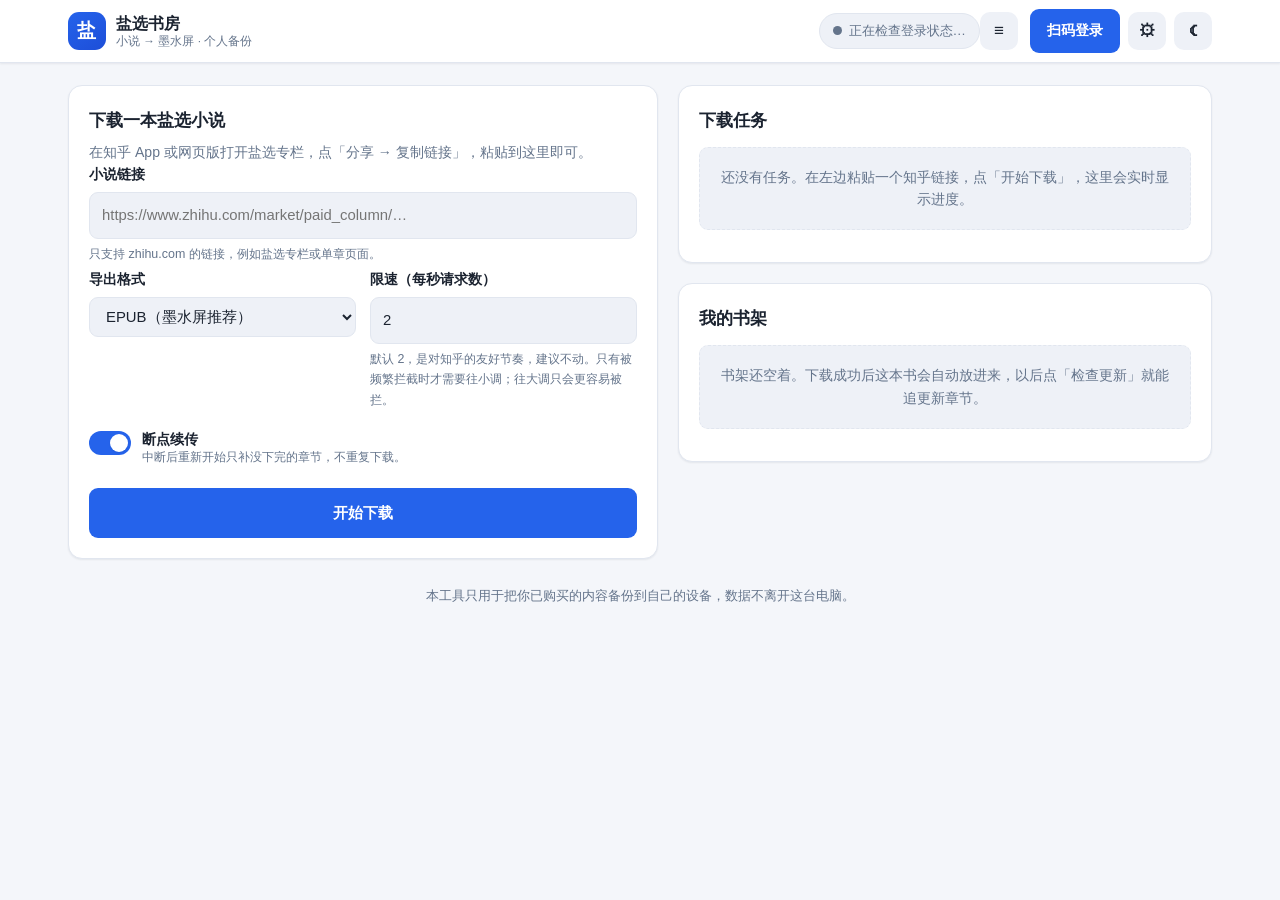
==== src/zhihu_downloader/app/static/index.html @ 0a1d070a "feat(app): 设置-关于补全项目介绍与仓库/博客/爱发电外链" ====
<!DOCTYPE html>
<html lang="zh-CN">
<head>
  <meta charset="utf-8" />
  <meta name="viewport" content="width=device-width, initial-scale=1" />
  <meta name="description" content="把知乎盐选小说下载成 txt / md / epub，方便导入墨水屏阅读器的个人备份工具。" />
  <title>盐选书房 · 把盐选小说备份到墨水屏</title>
  <link rel="stylesheet" href="style.css" />
</head>
<body>
  <a class="skip-link" href="#main">跳到主要内容</a>

  <!-- ============ 顶栏 ============ -->
  <header class="topbar">
    <div class="topbar-inner">
      <div class="brand">
        <span class="brand-logo" aria-hidden="true">盐</span>
        <span class="brand-text">
          <strong class="brand-name">盐选书房</strong>
          <span class="brand-sub">小说 → 墨水屏 · 个人备份</span>
        </span>
      </div>

      <div class="topbar-status">
        <button id="cookie-pill" class="status-pill status-unknown" type="button"
                aria-describedby="cookie-pill-help">
          <span class="pill-dot" aria-hidden="true"></span>
          <span id="cookie-pill-text">正在检查登录状态…</span>
        </button>
        <span id="cookie-pill-help" class="visually-hidden">点击这里查看登录详情或手动导入 Cookie。</span>
        <!-- 折叠按钮必须留在菜单外面，否则窄屏下会被一起藏掉，菜单就打不开了 -->
        <button id="nav-toggle" class="btn btn-icon nav-toggle" type="button"
                aria-label="展开或收起顶部按钮" aria-expanded="false" aria-controls="topbar-actions">≡</button>
      </div>

      <div class="topbar-actions" id="topbar-actions">
        <button id="qr-btn" class="btn btn-primary" type="button">扫码登录</button>
        <button id="settings-btn" class="btn btn-icon" type="button"
                aria-label="打开设置" aria-expanded="false" aria-controls="settings-drawer">⚙</button>
        <button id="theme-toggle" class="btn btn-icon" type="button"
                aria-label="切换深色或浅色主题" aria-pressed="false">☾</button>
      </div>
    </div>
  </header>

  <!-- ============ 主体 ============ -->
  <main id="main" class="container" tabindex="-1">
    <div class="grid">
      <!-- 左栏：下载 + 进度 -->
      <div class="col">
        <section class="card" aria-labelledby="download-title">
          <h2 id="download-title" class="card-title">下载一本盐选小说</h2>
          <p class="muted card-desc">
            在知乎 App 或网页版打开盐选专栏，点「分享 → 复制链接」，粘贴到这里即可。
          </p>

          <div id="login-hint" class="notice notice-warn" hidden>
            <span class="notice-icon" aria-hidden="true">!</span>
            <span>还没有登录。付费章节需要先登录知乎，点右上角<b>扫码登录</b>即可。</span>
          </div>

          <form id="download-form" novalidate>
            <label class="field-label" for="url-input">小说链接</label>
            <input id="url-input" name="url" type="url" inputmode="url" autocomplete="off" spellcheck="false"
                   placeholder="https://www.zhihu.com/market/paid_column/…"
                   aria-describedby="url-help" />
            <p id="url-help" class="field-help">只支持 zhihu.com 的链接，例如盐选专栏或单章页面。</p>
            <p id="url-error" class="field-error" role="alert" hidden></p>

            <div class="form-row">
              <div class="field">
                <label class="field-label" for="format-select">导出格式</label>
                <select id="format-select" name="format">
                  <option value="epub">EPUB（墨水屏推荐）</option>
                  <option value="md">Markdown（.md）</option>
                  <option value="txt">纯文本（.txt）</option>
                </select>
              </div>

              <div class="field">
                <label class="field-label" for="rate-input">限速（每秒请求数）</label>
                <input id="rate-input" name="rate_limit" type="number" min="0" max="20" step="0.5" value="2"
                       inputmode="decimal" aria-describedby="rate-help" />
                <p id="rate-help" class="field-help">默认 2，是对知乎的友好节奏，建议不动。只有被频繁拦截时才需要往小调；往大调只会更容易被拦。</p>
              </div>
            </div>

            <label class="switch" for="resume-input">
              <input id="resume-input" name="resume" type="checkbox" checked />
              <span class="switch-track" aria-hidden="true"><span class="switch-thumb"></span></span>
              <span class="switch-text">
                <b>断点续传</b>
                <small>中断后重新开始只补没下完的章节，不重复下载。</small>
              </span>
            </label>

            <button id="download-btn" class="btn btn-primary btn-block" type="submit">开始下载</button>
            <p id="download-msg" class="form-msg" role="status" aria-live="polite" hidden></p>
          </form>
        </section>

        <section id="progress-card" class="card progress-card" aria-labelledby="progress-title" hidden>
          <div class="card-head">
            <h2 id="progress-title" class="card-title">下载进度</h2>
            <span id="prog-task" class="mono muted small"></span>
          </div>

          <p id="prog-book" class="prog-book">准备中…</p>

          <div id="prog-bar" class="bar" role="progressbar" aria-valuemin="0" aria-valuemax="100" aria-valuenow="0"
               aria-labelledby="progress-title">
            <div id="prog-fill" class="bar-fill"></div>
          </div>

          <div class="prog-meta">
            <span id="prog-count" class="mono">0 / 0</span>
            <span id="prog-pct" class="mono prog-pct">0%</span>
            <span id="prog-conn" class="conn-badge"></span>
          </div>

          <p id="prog-chapter" class="prog-chapter" aria-live="polite">正在连接进度通道…</p>

          <!-- retry 事件的黄色行内提示：重试不算失败，成功后自动消失 -->
          <p id="prog-retry-hint" class="retry-hint" role="status" hidden></p>

          <ul id="prog-log" class="prog-log" aria-live="polite"></ul>

          <div id="prog-files" class="file-links"></div>

          <div class="prog-actions">
            <button id="prog-retry" class="btn btn-outline" type="button" hidden>重试下载</button>
            <button id="prog-close" class="btn btn-ghost" type="button">收起进度</button>
          </div>
        </section>
      </div>

      <!-- 右栏：任务 + 书架 -->
      <div class="col">
        <section class="card" aria-labelledby="tasks-title">
          <div class="card-head">
            <h2 id="tasks-title" class="card-title">下载任务</h2>
            <span id="tasks-count" class="muted small"></span>
          </div>
          <p id="tasks-empty" class="empty">还没有任务。在左边粘贴一个知乎链接，点「开始下载」，这里会实时显示进度。</p>
          <ul id="tasks-list" class="tasks"></ul>
        </section>

        <section class="card" aria-labelledby="shelf-title">
          <div class="card-head">
            <h2 id="shelf-title" class="card-title">我的书架</h2>
            <span id="shelf-count" class="muted small"></span>
          </div>
          <p id="shelf-empty" class="empty">书架还空着。下载成功后这本书会自动放进来，以后点「检查更新」就能追更新章节。</p>
          <ul id="shelf-list" class="shelf"></ul>
        </section>
      </div>
    </div>

    <footer class="foot">
      <p class="muted small">本工具只用于把你已购买的内容备份到自己的设备，数据不离开这台电脑。</p>
    </footer>
  </main>

  <!-- ============ 扫码登录模态 ============ -->
  <div id="qr-modal" class="overlay" hidden>
    <div class="overlay-backdrop" data-close-qr></div>
    <div class="modal" role="dialog" aria-modal="true" aria-labelledby="qr-title" aria-describedby="qr-desc">
      <button class="modal-close btn btn-icon" type="button" data-close-qr aria-label="关闭扫码登录">×</button>
      <h2 id="qr-title" class="modal-title">扫码登录知乎</h2>
      <p id="qr-desc" class="muted modal-desc">打开知乎 App → 点右上角「扫一扫」→ 扫描下面的二维码 → 在手机上确认。</p>
      <div id="qr-body" class="qr-body"></div>
      <div class="modal-actions">
        <button id="qr-retry" class="btn btn-outline" type="button" hidden>重新获取二维码</button>
        <button class="btn btn-ghost" type="button" data-close-qr>关闭</button>
      </div>
    </div>
  </div>

  <!-- ============ 设置抽屉 ============ -->
  <div id="settings-drawer" class="overlay" hidden>
    <div class="overlay-backdrop" data-close-settings></div>
    <aside class="drawer" role="dialog" aria-modal="true" aria-labelledby="settings-title">
      <div class="drawer-head">
        <h2 id="settings-title" class="modal-title">设置</h2>
        <button class="modal-close btn btn-icon" type="button" data-close-settings aria-label="关闭设置">×</button>
      </div>

      <div class="drawer-body">
        <section class="drawer-section">
          <h3 class="section-title">登录状态</h3>
          <ul id="cookie-detail" class="cookie-detail" aria-live="polite"></ul>
          <p class="field-help">签名 Cookie（d_c0）缺失时无法下载，请重新扫码或手动导入。</p>
        </section>

        <section class="drawer-section">
          <h3 class="section-title">手动导入 Cookie</h3>
          <p class="field-help">扫码不方便时，可以从浏览器复制 Cookie 粘贴到这里。支持三种格式：</p>
          <ul class="format-list">
            <li><b>原始串</b><code>k1=v1; k2=v2</code></li>
            <li><b>JSON 对象</b><code>{"z_c0": "…"}</code></li>
            <li><b>Netscape</b><code>cookies.txt（7 列）</code></li>
          </ul>
          <label class="field-label" for="cookie-input">Cookie 内容</label>
          <textarea id="cookie-input" rows="6" spellcheck="false" placeholder="粘贴 Cookie 内容…"></textarea>
          <button id="cookie-import-btn" class="btn btn-primary btn-block" type="button">导入并保存</button>
          <p id="cookie-msg" class="form-msg" role="status" aria-live="polite" hidden></p>
        </section>

        <section class="drawer-section">
          <h3 class="section-title">退出登录</h3>
          <p class="field-help">删除本机保存的 Cookie，已下载的文件不受影响。</p>
          <button id="logout-btn" class="btn btn-danger btn-block" type="button">退出登录</button>
          <div id="logout-confirm" class="confirm-box" hidden>
            <p>确定要退出登录吗？之后需要重新扫码才能下载付费章节。</p>
            <div class="confirm-actions">
              <button id="logout-yes" class="btn btn-danger" type="button">确定退出</button>
              <button id="logout-no" class="btn btn-ghost" type="button">取消</button>
            </div>
          </div>
        </section>

        <section class="drawer-section">
          <h3 class="section-title">关于</h3>
          <p class="about-line">版本：<span id="app-version" class="mono">读取中…</span></p>
          <p class="about-intro">
            盐选书房（yanxuan-reader）—— 把知乎网页中可阅读的文章与盐选章节备份成
            EPUB / TXT / Markdown，方便导入墨水屏阅读器。支持扫码登录、断点续传、
            字体反爬解码与书架追更，全部数据只保存在这台电脑上。
          </p>
          <ul class="about-links">
            <li>
              <a class="about-link" href="https://github.com/SiwuXue/yanxuan-reader"
                 target="_blank" rel="noopener noreferrer">
                <span class="about-link-label">项目仓库</span>
                <span class="about-link-note">源码、更新日志与问题反馈</span>
              </a>
            </li>
            <li>
              <a class="about-link" href="https://wuyiuou.top"
                 target="_blank" rel="noopener noreferrer">
                <span class="about-link-label">作者博客</span>
                <span class="about-link-note">开发笔记与工具分享</span>
              </a>
            </li>
            <li>
              <a class="about-link" href="https://afdian.com/a/siwuxie66"
                 target="_blank" rel="noopener noreferrer">
                <span class="about-link-label">爱发电赞助</span>
                <span class="about-link-note">支持这个工具继续更新</span>
              </a>
            </li>
          </ul>
          <p class="field-help">链接会在浏览器新标签页打开。下载的文件保存在这台电脑的 <code>~/.zhihu_downloader/output</code> 目录。</p>
        </section>
      </div>
    </aside>
  </div>

  <div id="toast-region" class="toasts" aria-live="polite"></div>

  <noscript>
    <p class="notice notice-warn">这个页面需要启用 JavaScript 才能使用，请在浏览器设置中允许脚本后刷新。</p>
  </noscript>

  <script src="app.js"></script>
</body>
</html>
---- src/zhihu_downloader/app/static/style.css ----
/* 盐选书房 v5 · 样式（原生 CSS 变量，亮/暗双主题，三断点响应式） */

/* ============ 1. 设计令牌 ============ */
:root {
  --bg: #f4f6fa;
  --bg-elevated: #ffffff;
  --bg-sunken: #eef1f7;
  --text: #1b2330;
  --text-muted: #64748b;
  --border: #e1e6ef;
  --primary: #2563eb;
  --primary-hover: #1d4ed8;
  --primary-fg: #ffffff;
  --primary-soft: #e8efff;
  --success: #15803d;
  --success-bg: #e7f7ec;
  --danger: #c92a2a;
  --danger-bg: #fdecec;
  --warning: #9a6700;
  --warning-bg: #fff5db;
  --shadow-sm: 0 1px 2px rgba(15, 23, 42, .07);
  --shadow-lg: 0 1px 2px rgba(15, 23, 42, .06), 0 12px 32px rgba(15, 23, 42, .10);
  --radius: 14px;
  --radius-sm: 9px;
  --bar-h: 12px;
  --topbar-h: 62px;
}

[data-theme="dark"] {
  --bg: #0e1524;
  --bg-elevated: #182133;
  --bg-sunken: #131b2b;
  --text: #e6ebf5;
  --text-muted: #93a1b8;
  --border: #2a3549;
  --primary: #5b93ff;
  --primary-hover: #7aa7ff;
  --primary-fg: #0b1220;
  --primary-soft: #1c2b47;
  --success: #4ade80;
  --success-bg: #10301f;
  --danger: #ff8f8f;
  --danger-bg: #3a1414;
  --warning: #fbbf24;
  --warning-bg: #3a2c07;
  --shadow-sm: 0 1px 2px rgba(0, 0, 0, .5);
  --shadow-lg: 0 1px 2px rgba(0, 0, 0, .45), 0 14px 34px rgba(0, 0, 0, .5);
}

/* JS 接管前的兜底：app.js 在 </body> 前才执行，首屏可能已经按浅色画过一次。
   这段让"未显式选择主题"时首帧就跟随系统深色，避免闪白。
   与上面的 [data-theme="dark"] 有意重复：CSS 无法跨 @media 共享声明块。 */
@media (prefers-color-scheme: dark) {
  :root:not([data-theme]) {
    --bg: #0e1524;
    --bg-elevated: #182133;
    --bg-sunken: #131b2b;
    --text: #e6ebf5;
    --text-muted: #93a1b8;
    --border: #2a3549;
    --primary: #5b93ff;
    --primary-hover: #7aa7ff;
    --primary-fg: #0b1220;
    --primary-soft: #1c2b47;
    --success: #4ade80;
    --success-bg: #10301f;
    --danger: #ff8f8f;
    --danger-bg: #3a1414;
    --warning: #fbbf24;
    --warning-bg: #3a2c07;
    --shadow-sm: 0 1px 2px rgba(0, 0, 0, .5);
    --shadow-lg: 0 1px 2px rgba(0, 0, 0, .45), 0 14px 34px rgba(0, 0, 0, .5);
  }
}

/* ============ 2. 基础 ============ */
*, *::before, *::after { box-sizing: border-box; }

html, body { margin: 0; padding: 0; }

html { -webkit-text-size-adjust: 100%; }

body {
  font-family: -apple-system, BlinkMacSystemFont, "Segoe UI", "Microsoft YaHei",
    "PingFang SC", "Hiragino Sans GB", "Noto Sans CJK SC", sans-serif;
  background: var(--bg);
  color: var(--text);
  line-height: 1.65;
  font-size: 15px;
  min-height: 100vh;
  transition: background-color .2s ease, color .2s ease;
}

body.overlay-open { overflow: hidden; }

h1, h2, h3, p, dl, dd, ul { margin: 0; }
ul { list-style: none; padding: 0; }

code, .mono { font-family: ui-monospace, Consolas, "Cascadia Mono", Menlo, monospace; }

code {
  background: var(--bg-sunken);
  border: 1px solid var(--border);
  border-radius: 5px;
  padding: 1px 5px;
  font-size: .86em;
}

a { color: var(--primary); }

.visually-hidden {
  position: absolute !important;
  width: 1px; height: 1px;
  margin: -1px; padding: 0;
  overflow: hidden;
  clip: rect(0 0 0 0);
  clip-path: inset(50%);
  white-space: nowrap;
  border: 0;
}

.skip-link {
  position: absolute;
  left: 12px; top: -60px;
  z-index: 60;
  background: var(--primary);
  color: var(--primary-fg);
  padding: 8px 14px;
  border-radius: 0 0 var(--radius-sm) var(--radius-sm);
  text-decoration: none;
  transition: top .15s ease;
}
.skip-link:focus { top: 0; }

.muted { color: var(--text-muted); }
.small { font-size: .82rem; }

/* app.js 用 el.hidden 控制显隐；.btn / .notice 这类自带 display 的规则会盖掉 UA 的
   [hidden]{display:none}，所以这里强制一条全局规则。 */
[hidden] { display: none !important; }

/* 键盘可达性：只在键盘导航时显示描边 */
:focus-visible {
  outline: 3px solid var(--primary);
  outline-offset: 2px;
  border-radius: 6px;
}
button:focus-visible, input:focus-visible, select:focus-visible,
textarea:focus-visible, a:focus-visible {
  outline: 3px solid var(--primary);
  outline-offset: 2px;
}

/* ============ 3. 顶栏 ============ */
.topbar {
  position: sticky;
  top: 0;
  z-index: 30;
  background: var(--bg-elevated);
  border-bottom: 1px solid var(--border);
  box-shadow: var(--shadow-sm);
}

.topbar-inner {
  max-width: 1180px;
  margin: 0 auto;
  min-height: var(--topbar-h);
  padding: 8px 18px;
  display: flex;
  align-items: center;
  gap: 12px;
}

.brand { display: flex; align-items: center; gap: 10px; min-width: 0; }

.brand-logo {
  display: grid;
  place-items: center;
  width: 38px; height: 38px;
  flex: 0 0 38px;
  border-radius: 11px;
  background: linear-gradient(145deg, var(--primary), var(--primary-hover));
  color: var(--primary-fg);
  font-weight: 700;
  font-size: 19px;
  letter-spacing: .5px;
}

.brand-text { display: flex; flex-direction: column; line-height: 1.25; min-width: 0; }
.brand-name { font-size: 1.02rem; font-weight: 700; }
.brand-sub { font-size: .74rem; color: var(--text-muted); white-space: nowrap; }

.topbar-status { margin-left: auto; display: flex; align-items: center; }
.topbar-actions { display: flex; align-items: center; gap: 8px; }

.status-pill {
  display: inline-flex;
  align-items: center;
  gap: 7px;
  padding: 6px 13px;
  border-radius: 999px;
  border: 1px solid var(--border);
  background: var(--bg-sunken);
  color: var(--text);
  font: inherit;
  font-size: .84rem;
  cursor: pointer;
  max-width: 240px;
}
.status-pill:hover { border-color: var(--primary); }
.pill-dot { width: 9px; height: 9px; flex: 0 0 9px; border-radius: 50%; background: currentColor; }
.status-on { background: var(--success-bg); color: var(--success); border-color: transparent; }
.status-off { background: var(--bg-sunken); color: var(--text-muted); }
.status-warn { background: var(--warning-bg); color: var(--warning); border-color: transparent; font-weight: 600; }
.status-unknown { background: var(--bg-sunken); color: var(--text-muted); }

.nav-toggle { display: none; }

/* ============ 4. 布局 ============ */
.container {
  max-width: 1180px;
  margin: 0 auto;
  padding: 22px 18px 40px;
}
#main:focus { outline: none; }   /* 跳过导航链接的目标，不需要常驻描边 */

.grid { display: grid; grid-template-columns: minmax(0, 1.05fr) minmax(0, .95fr); gap: 20px; }
.col { display: flex; flex-direction: column; gap: 20px; min-width: 0; }

.card {
  background: var(--bg-elevated);
  border: 1px solid var(--border);
  border-radius: var(--radius);
  padding: 20px;
  box-shadow: var(--shadow-sm);
}

.card-head { display: flex; align-items: baseline; justify-content: space-between; gap: 10px; }
.card-title { font-size: 1.08rem; font-weight: 700; }
.card-desc { margin-top: 6px; font-size: .88rem; }

.foot { margin-top: 26px; text-align: center; }

/* ============ 5. 表单 ============ */
.field-label {
  display: block;
  margin: 16px 0 6px;
  font-size: .86rem;
  font-weight: 600;
}
.field-label:first-child { margin-top: 0; }

input[type="url"], input[type="number"], select, textarea {
  width: 100%;
  padding: 10px 12px;
  font: inherit;
  font-size: .93rem;
  color: var(--text);
  background: var(--bg-sunken);
  border: 1px solid var(--border);
  border-radius: var(--radius-sm);
  transition: border-color .15s ease, background-color .15s ease;
}
input:hover, select:hover, textarea:hover { border-color: var(--text-muted); }
input:focus, select:focus, textarea:focus { border-color: var(--primary); outline-offset: -1px; }
textarea { resize: vertical; min-height: 96px; font-family: ui-monospace, Consolas, monospace; font-size: .84rem; }
[aria-invalid="true"] { border-color: var(--danger); background: var(--danger-bg); }

.form-row { display: flex; flex-wrap: wrap; gap: 14px; margin-top: 4px; }
.field { flex: 1 1 190px; min-width: 0; }

.field-help { margin-top: 5px; font-size: .78rem; color: var(--text-muted); }
.field-error { margin-top: 6px; font-size: .82rem; color: var(--danger); font-weight: 600; }

.form-msg { margin-top: 12px; padding: 9px 12px; border-radius: var(--radius-sm); font-size: .86rem; }
.form-msg-ok { background: var(--success-bg); color: var(--success); }
.form-msg-bad { background: var(--danger-bg); color: var(--danger); }
.form-msg-info { background: var(--primary-soft); color: var(--text); }

/* 续传开关 */
.switch {
  display: flex;
  align-items: flex-start;
  gap: 11px;
  margin: 18px 0 4px;
  cursor: pointer;
}
.switch input { position: absolute; opacity: 0; width: 1px; height: 1px; }
.switch-track {
  position: relative;
  flex: 0 0 42px;
  width: 42px; height: 24px;
  margin-top: 2px;
  border-radius: 999px;
  background: var(--border);
  transition: background-color .18s ease;
}
.switch-thumb {
  position: absolute;
  top: 3px; left: 3px;
  width: 18px; height: 18px;
  border-radius: 50%;
  background: var(--bg-elevated);
  box-shadow: var(--shadow-sm);
  transition: transform .18s ease;
}
.switch input:checked + .switch-track { background: var(--primary); }
.switch input:checked + .switch-track .switch-thumb { transform: translateX(18px); }
.switch input:focus-visible + .switch-track { outline: 3px solid var(--primary); outline-offset: 2px; }
.switch-text { display: flex; flex-direction: column; line-height: 1.4; }
.switch-text b { font-size: .9rem; font-weight: 600; }
.switch-text small { font-size: .78rem; color: var(--text-muted); }

/* ============ 6. 按钮 ============ */
.btn {
  display: inline-flex;
  align-items: center;
  justify-content: center;
  gap: 6px;
  padding: 9px 16px;
  font: inherit;
  font-size: .9rem;
  font-weight: 600;
  border-radius: var(--radius-sm);
  border: 1px solid transparent;
  background: var(--bg-sunken);
  color: var(--text);
  cursor: pointer;
  transition: background-color .15s ease, border-color .15s ease, transform .05s ease;
}
.btn:hover { border-color: var(--primary); }
.btn:active { transform: translateY(1px); }
.btn:disabled { opacity: .55; cursor: progress; transform: none; }

.btn-primary { background: var(--primary); color: var(--primary-fg); }
.btn-primary:hover { background: var(--primary-hover); border-color: transparent; }
.btn-outline { background: transparent; border-color: var(--border); }
.btn-ghost { background: transparent; color: var(--text-muted); font-weight: 500; }
.btn-ghost:hover { color: var(--text); }
.btn-danger { background: var(--danger-bg); color: var(--danger); border-color: transparent; }
.btn-danger:hover { border-color: var(--danger); }
.btn-block { width: 100%; margin-top: 18px; padding: 11px 16px; font-size: .96rem; }
.btn-sm { padding: 5px 11px; font-size: .8rem; font-weight: 500; }
.btn-icon { width: 38px; height: 38px; padding: 0; flex: 0 0 38px; font-size: 17px; border-radius: 10px; }

/* ============ 7. 提示条 ============ */
.notice {
  display: flex;
  align-items: flex-start;
  gap: 9px;
  margin-top: 14px;
  padding: 10px 13px;
  border-radius: var(--radius-sm);
  font-size: .86rem;
  border: 1px solid transparent;
}
.notice-warn { background: var(--warning-bg); color: var(--warning); border-color: rgba(154, 103, 0, .25); }
.notice-icon {
  flex: 0 0 18px;
  display: grid; place-items: center;
  width: 18px; height: 18px;
  margin-top: 2px;
  border-radius: 50%;
  background: currentColor;
  color: var(--bg-elevated);
  font-size: 12px; font-weight: 700;
}
.notice-warn .notice-icon { background: var(--warning); color: var(--warning-bg); }

/* ============ 8. 进度卡片 ============ */
.progress-card { border-color: var(--primary); }
.prog-book { margin: 14px 0 10px; font-weight: 600; font-size: .96rem; overflow-wrap: anywhere; }

.bar {
  position: relative;
  height: var(--bar-h);
  background: var(--bg-sunken);
  border: 1px solid var(--border);
  border-radius: 999px;
  overflow: hidden;
}
.bar-fill {
  height: 100%;
  width: 0;
  background: linear-gradient(90deg, var(--primary), var(--primary-hover));
  border-radius: 999px;
  transition: width .45s cubic-bezier(.22, .61, .36, 1);
}
.bar-done .bar-fill { background: var(--success); }
.bar-error .bar-fill { background: var(--danger); }
.bar-cancelled .bar-fill { background: var(--warning); }
.bar-mini { height: 6px; margin: 9px 0 6px; }
.bar-mini .bar-fill { transition: width .4s ease; }

.prog-meta {
  display: flex;
  align-items: center;
  gap: 10px;
  margin-top: 8px;
  font-size: .82rem;
  color: var(--text-muted);
}
.prog-pct { font-weight: 700; color: var(--text); }

.conn-badge {
  margin-left: auto;
  padding: 2px 9px;
  border-radius: 999px;
  font-size: .72rem;
  border: 1px solid var(--border);
  background: var(--bg-sunken);
  color: var(--text-muted);
  max-width: 55%;
  overflow: hidden;
  text-overflow: ellipsis;
  white-space: nowrap;
}
.conn-live { color: var(--success); border-color: transparent; background: var(--success-bg); }
.conn-poll { color: var(--warning); border-color: transparent; background: var(--warning-bg); }

.prog-chapter {
  margin-top: 12px;
  font-size: .9rem;
  overflow-wrap: anywhere;
}
.prog-chapter.is-ok { color: var(--success); font-weight: 600; }
.prog-chapter.is-bad { color: var(--danger); font-weight: 600; }
.prog-chapter.is-warn { color: var(--warning); }

/* retry 行内提示：黄色醒目，但语义不是失败（不用红色、不加错误左边框） */
.retry-hint {
  margin: 8px 0 0;
  padding: 8px 11px;
  border: 1px solid var(--warning);
  border-left-width: 4px;
  border-radius: var(--radius-sm);
  background: var(--warning-bg);
  color: var(--warning);
  font-size: .88rem;
  line-height: 1.5;
  overflow-wrap: anywhere;
}

.prog-log { margin-top: 10px; display: flex; flex-direction: column; gap: 5px; }
.prog-log:empty { display: none; }
.log {
  padding: 7px 10px;
  border-radius: 8px;
  font-size: .82rem;
  border-left: 3px solid var(--border);
  background: var(--bg-sunken);
  overflow-wrap: anywhere;
}
.log-info { border-left-color: var(--primary); }
.log-warn { background: var(--warning-bg); color: var(--warning); border-left-color: var(--warning); }
.log-bad { background: var(--danger-bg); color: var(--danger); border-left-color: var(--danger); }
.log-ok { background: var(--success-bg); color: var(--success); border-left-color: var(--success); }

.prog-actions { display: flex; gap: 10px; margin-top: 16px; }

/* 文件链接 */
.file-links { display: flex; flex-wrap: wrap; gap: 8px; margin-top: 14px; }
.file-links:empty { display: none; }
.file-title { width: 100%; font-size: .84rem; color: var(--text-muted); margin-bottom: 2px; }
.file-link {
  display: inline-flex;
  align-items: center;
  gap: 6px;
  padding: 7px 13px;
  border-radius: 999px;
  border: 1px solid var(--primary);
  background: var(--primary-soft);
  color: var(--text);
  font-size: .84rem;
  font-weight: 600;
  text-decoration: none;
  max-width: 100%;
  overflow: hidden;
  text-overflow: ellipsis;
  white-space: nowrap;
}
.file-link:hover { background: var(--primary); color: var(--primary-fg); }
.file-chip {
  display: inline-block;
  padding: 4px 10px;
  border-radius: 999px;
  background: var(--bg-sunken);
  border: 1px solid var(--border);
  color: var(--text-muted);
  font-size: .78rem;
  max-width: 100%;
  overflow: hidden;
  text-overflow: ellipsis;
  white-space: nowrap;
}

/* ============ 9. 任务列表 ============ */
.empty {
  margin-top: 12px;
  padding: 18px 14px;
  border: 1px dashed var(--border);
  border-radius: var(--radius-sm);
  background: var(--bg-sunken);
  color: var(--text-muted);
  font-size: .87rem;
  text-align: center;
}

.tasks, .shelf { margin-top: 12px; display: flex; flex-direction: column; gap: 12px; }

.task, .shelf-item {
  padding: 13px 14px;
  border: 1px solid var(--border);
  border-radius: var(--radius-sm);
  background: var(--bg-sunken);
}
.task.is-focused { border-color: var(--primary); box-shadow: 0 0 0 1px var(--primary) inset; }
/* 状态色条：一眼看出哪条在跑、哪条出错（class 由 app.js 按 status 拼接） */
.task-pending { border-left: 4px solid var(--text-muted); }
.task-running { border-left: 4px solid var(--primary); }
.task-done { border-left: 4px solid var(--success); }
.task-error { border-left: 4px solid var(--danger); background: var(--danger-bg); }
.task-cancelled { border-left: 4px solid var(--warning); }

.task-head { display: flex; align-items: flex-start; gap: 10px; }
.task-main {
  flex: 1 1 auto;
  min-width: 0;
  display: flex;
  flex-direction: column;
  gap: 2px;
  padding: 0;
  border: 0;
  background: none;
  color: inherit;
  font: inherit;
  text-align: left;
  cursor: pointer;
}
.task-main:hover .task-title { color: var(--primary); }
.task-title { font-weight: 600; font-size: .92rem; overflow: hidden; text-overflow: ellipsis; white-space: nowrap; }
.task-sub { font-size: .78rem; color: var(--text-muted); overflow: hidden; text-overflow: ellipsis; white-space: nowrap; }
.task-foot { display: flex; flex-wrap: wrap; align-items: center; gap: 8px; }
.task-error { font-size: .78rem; color: var(--danger); overflow-wrap: anywhere; }
.task-retry { font-size: .78rem; color: var(--warning); overflow-wrap: anywhere; }
.task-actions { display: flex; gap: 8px; margin-top: 10px; }

.badge {
  flex: 0 0 auto;
  padding: 3px 10px;
  border-radius: 999px;
  font-size: .74rem;
  font-weight: 700;
  border: 1px solid var(--border);
  background: var(--bg-elevated);
  color: var(--text-muted);
  white-space: nowrap;
}
.badge-pending { color: var(--text-muted); }
.badge-running { color: var(--primary); background: var(--primary-soft); border-color: transparent; }
.badge-done { color: var(--success); background: var(--success-bg); border-color: transparent; }
.badge-error { color: var(--danger); background: var(--danger-bg); border-color: transparent; }
.badge-cancelled { color: var(--warning); background: var(--warning-bg); border-color: transparent; }
.badge-fmt { font-weight: 600; text-transform: uppercase; }

/* ============ 10. 书架 ============ */
.shelf-head { display: flex; align-items: center; gap: 9px; }
.shelf-title { font-weight: 600; font-size: .95rem; overflow: hidden; text-overflow: ellipsis; white-space: nowrap; }
.shelf-meta { display: flex; flex-wrap: wrap; gap: 18px; margin-top: 8px; }
.shelf-meta dt { font-size: .74rem; color: var(--text-muted); }
.shelf-meta dd { font-size: .85rem; font-weight: 600; }

/* ============ 11. 模态 / 抽屉 ============ */
.overlay { position: fixed; inset: 0; z-index: 50; display: flex; }
.overlay[hidden] { display: none; }
.overlay-backdrop { position: absolute; inset: 0; background: rgba(9, 14, 24, .55); backdrop-filter: blur(2px); }

.modal {
  position: relative;
  align-self: center;
  justify-self: center;
  width: min(440px, calc(100vw - 32px));
  padding: 26px 24px 22px;
  background: var(--bg-elevated);
  border: 1px solid var(--border);
  border-radius: var(--radius);
  box-shadow: var(--shadow-lg);
  animation: pop .18s ease-out;
}
.modal-close { position: absolute; top: 12px; right: 12px; }
.modal-title { font-size: 1.1rem; font-weight: 700; }
.modal-desc { margin-top: 6px; font-size: .85rem; }
.modal-actions { display: flex; gap: 10px; justify-content: flex-end; margin-top: 18px; }

@keyframes pop { from { transform: translateY(8px) scale(.98); opacity: 0; } to { transform: none; opacity: 1; } }

/* 二维码 */
.qr-body { margin-top: 18px; min-height: 190px; display: grid; place-items: center; }
.qr-inner { display: flex; align-items: center; gap: 18px; }
.qr-frame {
  flex: 0 0 auto;
  width: 172px; height: 172px;
  display: grid; place-items: center;
  padding: 8px;
  border-radius: var(--radius-sm);
  border: 1px solid var(--border);
  background: #fff;
}
.qr-frame img { width: 100%; height: 100%; object-fit: contain; display: block; }
.qr-frame-state { background: var(--bg-sunken); }
.qr-mark { font-size: 44px; font-weight: 700; line-height: 1; }
.qr-mark.ok { color: var(--success); }
.qr-mark.bad { color: var(--danger); }
.qr-mark.warn { color: var(--warning); }
.qr-status { min-width: 0; }
.qr-state-text { font-weight: 700; font-size: .98rem; }
.qr-state-hint { margin-top: 4px; font-size: .82rem; color: var(--text-muted); overflow-wrap: anywhere; }

.spinner {
  width: 34px; height: 34px;
  border-radius: 50%;
  border: 3px solid var(--border);
  border-top-color: var(--primary);
  animation: spin .9s linear infinite;
}
@keyframes spin { to { transform: rotate(360deg); } }

/* 抽屉 */
.drawer {
  position: relative;
  margin-left: auto;
  width: min(430px, 100vw);
  height: 100%;
  display: flex;
  flex-direction: column;
  background: var(--bg-elevated);
  border-left: 1px solid var(--border);
  box-shadow: var(--shadow-lg);
  animation: slide .2s ease-out;
}
@keyframes slide { from { transform: translateX(24px); opacity: .6; } to { transform: none; opacity: 1; } }
.drawer-head {
  display: flex; align-items: center; justify-content: space-between;
  padding: 16px 18px;
  border-bottom: 1px solid var(--border);
}
.drawer-body { flex: 1 1 auto; overflow-y: auto; padding: 6px 18px 26px; }
.drawer-section { padding: 18px 0; border-bottom: 1px solid var(--border); }
.drawer-section:last-child { border-bottom: 0; }
.section-title { font-size: .92rem; font-weight: 700; margin-bottom: 10px; }

.cookie-detail { display: flex; flex-direction: column; gap: 7px; }
.cookie-row {
  display: flex; align-items: center; gap: 10px;
  padding: 8px 11px;
  border-radius: 8px;
  background: var(--bg-sunken);
  border: 1px solid var(--border);
  font-size: .84rem;
}
.cookie-name { flex: 1 1 auto; }
.cookie-need { font-size: .74rem; color: var(--text-muted); }
.cookie-flag { padding: 2px 9px; border-radius: 999px; font-size: .74rem; font-weight: 700; }
.cookie-flag.ok { background: var(--success-bg); color: var(--success); }
.cookie-flag.bad { background: var(--danger-bg); color: var(--danger); }

.format-list { margin: 8px 0 4px; display: flex; flex-direction: column; gap: 6px; font-size: .82rem; }
.format-list li { display: flex; gap: 9px; align-items: center; }
.format-list b { flex: 0 0 74px; font-weight: 600; }
.format-list code { overflow: hidden; text-overflow: ellipsis; white-space: nowrap; max-width: 210px; }

.about-line { font-size: .88rem; }

/* 关于区块：一句话介绍 + 外链列表（仓库 / 博客 / 爱发电） */
.about-intro { margin: 6px 0 10px; font-size: .82rem; color: var(--text-muted); line-height: 1.65; }
.about-links { margin: 0 0 10px; padding: 0; list-style: none; display: flex; flex-direction: column; gap: 6px; }
.about-link {
  display: flex; align-items: baseline; gap: 8px;
  padding: 8px 10px;
  background: var(--bg-sunken);
  border: 1px solid var(--border);
  border-radius: var(--radius-sm);
  color: var(--text);
  text-decoration: none;
  font-size: .82rem;
  transition: border-color .15s ease, background .15s ease;
}
.about-link:hover,
.about-link:focus-visible { border-color: var(--primary); background: var(--primary-soft); }
.about-link-label { font-weight: 600; flex: 0 0 auto; }
.about-link-note { color: var(--text-muted); flex: 1 1 auto; overflow: hidden; text-overflow: ellipsis; white-space: nowrap; }
.about-link::after { content: "↗"; color: var(--text-muted); font-size: .8em; flex: 0 0 auto; }

.confirm-box {
  margin-top: 12px;
  padding: 13px;
  border-radius: var(--radius-sm);
  background: var(--danger-bg);
  color: var(--danger);
  font-size: .85rem;
}
.confirm-actions { display: flex; gap: 9px; margin-top: 10px; }
.confirm-actions .btn { margin-top: 0; }

/* ============ 12. toast ============ */
.toasts {
  position: fixed;
  right: 16px; bottom: 16px;
  z-index: 70;
  display: flex;
  flex-direction: column;
  gap: 9px;
  max-width: min(340px, calc(100vw - 32px));
  pointer-events: none;
}
.toast {
  padding: 11px 15px;
  border-radius: var(--radius-sm);
  background: var(--bg-elevated);
  border: 1px solid var(--border);
  border-left: 4px solid var(--primary);
  box-shadow: var(--shadow-lg);
  font-size: .87rem;
  animation: toast-in .2s ease-out;
  overflow-wrap: anywhere;
}
.toast-ok { border-left-color: var(--success); }
.toast-bad { border-left-color: var(--danger); }
.toast-info { border-left-color: var(--primary); }
.toast-out { opacity: 0; transform: translateY(6px); transition: opacity .35s ease, transform .35s ease; }
@keyframes toast-in { from { opacity: 0; transform: translateY(8px); } to { opacity: 1; transform: none; } }

/* ============ 13. 断点 ============ */
/* 768–1024：单栏 */
@media (max-width: 1024px) {
  .grid { grid-template-columns: minmax(0, 1fr); }
  .col { gap: 18px; }
  .container { padding: 18px 16px 34px; }
}

/* <768：顶栏折叠 + 更紧凑 */
@media (max-width: 767px) {
  .topbar-inner { flex-wrap: wrap; padding: 8px 14px; row-gap: 6px; }
  .brand { flex: 1 1 auto; }
  .brand-sub { display: none; }
  .topbar-status { margin-left: auto; gap: 8px; }
  .nav-toggle { display: inline-flex; }
  .topbar-actions { display: none; width: 100%; order: 3; padding-top: 4px; }
  .topbar-actions > .btn { flex: 1 1 auto; }
  .topbar-actions > .btn-icon { flex: 0 0 38px; }
  body.nav-open .topbar-actions { display: flex; }
  .status-pill { max-width: 168px; font-size: .8rem; padding: 5px 10px; }

  .card { padding: 16px; border-radius: 12px; }
  .form-row { gap: 10px; }
  .field { flex: 1 1 100%; }
  .qr-inner { flex-direction: column; gap: 14px; }
  .qr-frame { width: 156px; height: 156px; }
  .qr-body { min-height: 0; }
  .prog-meta { flex-wrap: wrap; }
  .conn-badge { margin-left: 0; max-width: 100%; }
  .toasts { left: 16px; right: 16px; max-width: none; }
  .drawer { width: 100%; }
  .shelf-meta { gap: 14px; }
}

/* 超窄屏微调 */
@media (max-width: 380px) {
  .brand-name { font-size: .95rem; }
  .task-actions { flex-wrap: wrap; }
}

/* ============ 14. 动效降级 ============ */
@media (prefers-reduced-motion: reduce) {
  *, *::before, *::after {
    animation-duration: .001ms !important;
    animation-iteration-count: 1 !important;
    transition-duration: .001ms !important;
    scroll-behavior: auto !important;
  }
  .spinner { border-top-color: var(--primary); animation: none; }
  .btn:active { transform: none; }
}

/* ============ 15. 打印（备份清单用） ============ */
@media print {
  .topbar, .toasts, .overlay, .prog-actions, .task-actions { display: none !important; }
  .card { box-shadow: none; }
}
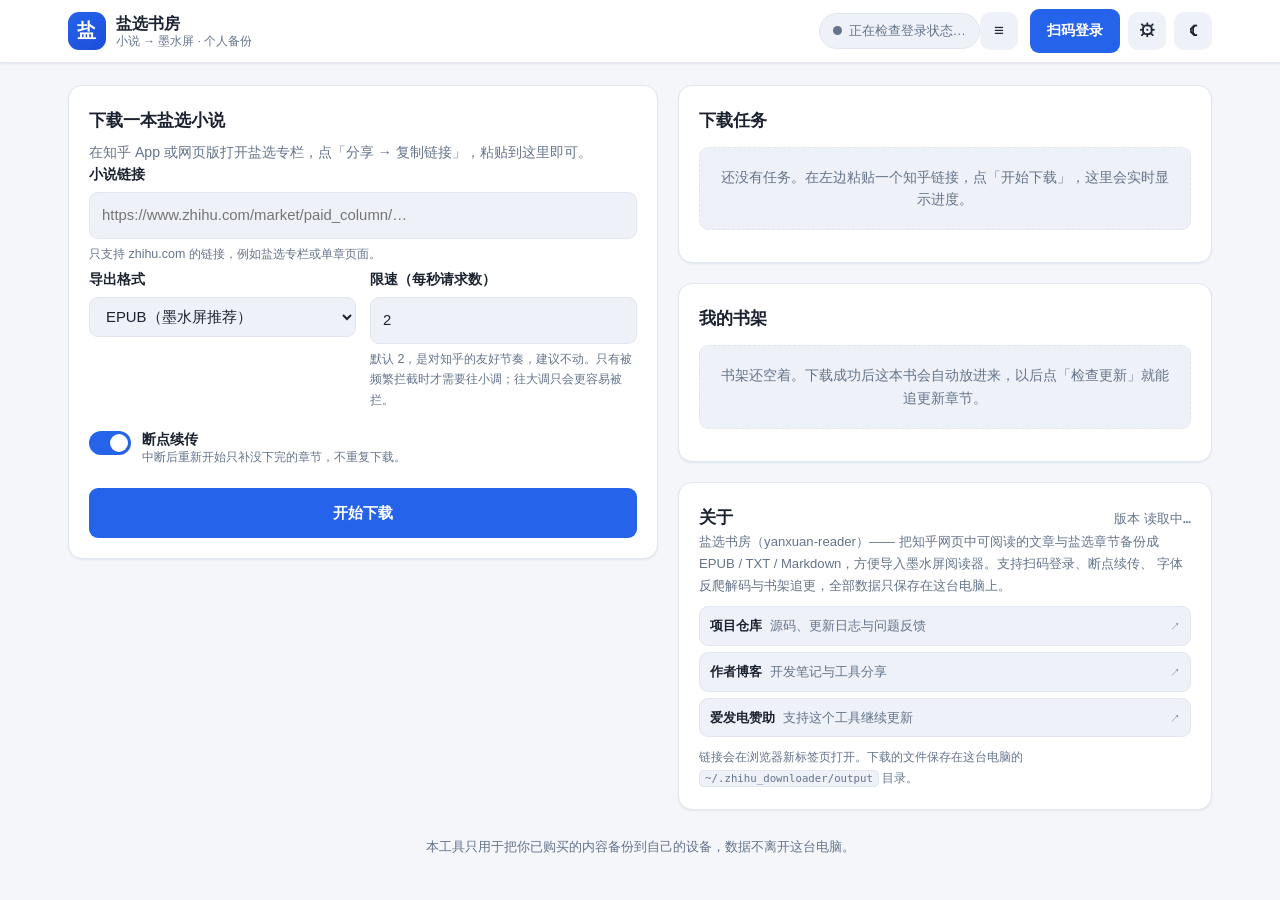
==== commit 7b08a89c: "feat(app): 关于卡片移到主页面右栏，不再藏在设置抽屉" ====
--- a/src/zhihu_downloader/app/static/index.html
+++ b/src/zhihu_downloader/app/static/index.html
@@ -153,75 +153,13 @@
           <p id="shelf-empty" class="empty">书架还空着。下载成功后这本书会自动放进来，以后点「检查更新」就能追更新章节。</p>
           <ul id="shelf-list" class="shelf"></ul>
         </section>
-      </div>
-    </div>
-
-    <footer class="foot">
-      <p class="muted small">本工具只用于把你已购买的内容备份到自己的设备，数据不离开这台电脑。</p>
-    </footer>
-  </main>
-
-  <!-- ============ 扫码登录模态 ============ -->
-  <div id="qr-modal" class="overlay" hidden>
-    <div class="overlay-backdrop" data-close-qr></div>
-    <div class="modal" role="dialog" aria-modal="true" aria-labelledby="qr-title" aria-describedby="qr-desc">
-      <button class="modal-close btn btn-icon" type="button" data-close-qr aria-label="关闭扫码登录">×</button>
-      <h2 id="qr-title" class="modal-title">扫码登录知乎</h2>
-      <p id="qr-desc" class="muted modal-desc">打开知乎 App → 点右上角「扫一扫」→ 扫描下面的二维码 → 在手机上确认。</p>
-      <div id="qr-body" class="qr-body"></div>
-      <div class="modal-actions">
-        <button id="qr-retry" class="btn btn-outline" type="button" hidden>重新获取二维码</button>
-        <button class="btn btn-ghost" type="button" data-close-qr>关闭</button>
-      </div>
-    </div>
-  </div>
-
-  <!-- ============ 设置抽屉 ============ -->
-  <div id="settings-drawer" class="overlay" hidden>
-    <div class="overlay-backdrop" data-close-settings></div>
-    <aside class="drawer" role="dialog" aria-modal="true" aria-labelledby="settings-title">
-      <div class="drawer-head">
-        <h2 id="settings-title" class="modal-title">设置</h2>
-        <button class="modal-close btn btn-icon" type="button" data-close-settings aria-label="关闭设置">×</button>
-      </div>
-
-      <div class="drawer-body">
-        <section class="drawer-section">
-          <h3 class="section-title">登录状态</h3>
-          <ul id="cookie-detail" class="cookie-detail" aria-live="polite"></ul>
-          <p class="field-help">签名 Cookie（d_c0）缺失时无法下载，请重新扫码或手动导入。</p>
-        </section>
-
-        <section class="drawer-section">
-          <h3 class="section-title">手动导入 Cookie</h3>
-          <p class="field-help">扫码不方便时，可以从浏览器复制 Cookie 粘贴到这里。支持三种格式：</p>
-          <ul class="format-list">
-            <li><b>原始串</b><code>k1=v1; k2=v2</code></li>
-            <li><b>JSON 对象</b><code>{"z_c0": "…"}</code></li>
-            <li><b>Netscape</b><code>cookies.txt（7 列）</code></li>
-          </ul>
-          <label class="field-label" for="cookie-input">Cookie 内容</label>
-          <textarea id="cookie-input" rows="6" spellcheck="false" placeholder="粘贴 Cookie 内容…"></textarea>
-          <button id="cookie-import-btn" class="btn btn-primary btn-block" type="button">导入并保存</button>
-          <p id="cookie-msg" class="form-msg" role="status" aria-live="polite" hidden></p>
-        </section>
-
-        <section class="drawer-section">
-          <h3 class="section-title">退出登录</h3>
-          <p class="field-help">删除本机保存的 Cookie，已下载的文件不受影响。</p>
-          <button id="logout-btn" class="btn btn-danger btn-block" type="button">退出登录</button>
-          <div id="logout-confirm" class="confirm-box" hidden>
-            <p>确定要退出登录吗？之后需要重新扫码才能下载付费章节。</p>
-            <div class="confirm-actions">
-              <button id="logout-yes" class="btn btn-danger" type="button">确定退出</button>
-              <button id="logout-no" class="btn btn-ghost" type="button">取消</button>
-            </div>
-          </div>
-        </section>
-
-        <section class="drawer-section">
-          <h3 class="section-title">关于</h3>
-          <p class="about-line">版本：<span id="app-version" class="mono">读取中…</span></p>
+
+        <!-- 关于：放主页面右栏，比藏在设置抽屉里更醒目 -->
+        <section class="card about-card" aria-labelledby="about-title">
+          <div class="card-head">
+            <h2 id="about-title" class="card-title">关于</h2>
+            <span class="muted small">版本 <span id="app-version" class="mono">读取中…</span></span>
+          </div>
           <p class="about-intro">
             盐选书房（yanxuan-reader）—— 把知乎网页中可阅读的文章与盐选章节备份成
             EPUB / TXT / Markdown，方便导入墨水屏阅读器。支持扫码登录、断点续传、
@@ -250,7 +188,72 @@
               </a>
             </li>
           </ul>
-          <p class="field-help">链接会在浏览器新标签页打开。下载的文件保存在这台电脑的 <code>~/.zhihu_downloader/output</code> 目录。</p>
+          <p class="field-help about-foot-note">链接会在浏览器新标签页打开。下载的文件保存在这台电脑的 <code>~/.zhihu_downloader/output</code> 目录。</p>
+        </section>
+      </div>
+    </div>
+
+    <footer class="foot">
+      <p class="muted small">本工具只用于把你已购买的内容备份到自己的设备，数据不离开这台电脑。</p>
+    </footer>
+  </main>
+
+  <!-- ============ 扫码登录模态 ============ -->
+  <div id="qr-modal" class="overlay" hidden>
+    <div class="overlay-backdrop" data-close-qr></div>
+    <div class="modal" role="dialog" aria-modal="true" aria-labelledby="qr-title" aria-describedby="qr-desc">
+      <button class="modal-close btn btn-icon" type="button" data-close-qr aria-label="关闭扫码登录">×</button>
+      <h2 id="qr-title" class="modal-title">扫码登录知乎</h2>
+      <p id="qr-desc" class="muted modal-desc">打开知乎 App → 点右上角「扫一扫」→ 扫描下面的二维码 → 在手机上确认。</p>
+      <div id="qr-body" class="qr-body"></div>
+      <div class="modal-actions">
+        <button id="qr-retry" class="btn btn-outline" type="button" hidden>重新获取二维码</button>
+        <button class="btn btn-ghost" type="button" data-close-qr>关闭</button>
+      </div>
+    </div>
+  </div>
+
+  <!-- ============ 设置抽屉 ============ -->
+  <div id="settings-drawer" class="overlay" hidden>
+    <div class="overlay-backdrop" data-close-settings></div>
+    <aside class="drawer" role="dialog" aria-modal="true" aria-labelledby="settings-title">
+      <div class="drawer-head">
+        <h2 id="settings-title" class="modal-title">设置</h2>
+        <button class="modal-close btn btn-icon" type="button" data-close-settings aria-label="关闭设置">×</button>
+      </div>
+
+      <div class="drawer-body">
+        <section class="drawer-section">
+          <h3 class="section-title">登录状态</h3>
+          <ul id="cookie-detail" class="cookie-detail" aria-live="polite"></ul>
+          <p class="field-help">签名 Cookie（d_c0）缺失时无法下载，请重新扫码或手动导入。</p>
+        </section>
+
+        <section class="drawer-section">
+          <h3 class="section-title">手动导入 Cookie</h3>
+          <p class="field-help">扫码不方便时，可以从浏览器复制 Cookie 粘贴到这里。支持三种格式：</p>
+          <ul class="format-list">
+            <li><b>原始串</b><code>k1=v1; k2=v2</code></li>
+            <li><b>JSON 对象</b><code>{"z_c0": "…"}</code></li>
+            <li><b>Netscape</b><code>cookies.txt（7 列）</code></li>
+          </ul>
+          <label class="field-label" for="cookie-input">Cookie 内容</label>
+          <textarea id="cookie-input" rows="6" spellcheck="false" placeholder="粘贴 Cookie 内容…"></textarea>
+          <button id="cookie-import-btn" class="btn btn-primary btn-block" type="button">导入并保存</button>
+          <p id="cookie-msg" class="form-msg" role="status" aria-live="polite" hidden></p>
+        </section>
+
+        <section class="drawer-section">
+          <h3 class="section-title">退出登录</h3>
+          <p class="field-help">删除本机保存的 Cookie，已下载的文件不受影响。</p>
+          <button id="logout-btn" class="btn btn-danger btn-block" type="button">退出登录</button>
+          <div id="logout-confirm" class="confirm-box" hidden>
+            <p>确定要退出登录吗？之后需要重新扫码才能下载付费章节。</p>
+            <div class="confirm-actions">
+              <button id="logout-yes" class="btn btn-danger" type="button">确定退出</button>
+              <button id="logout-no" class="btn btn-ghost" type="button">取消</button>
+            </div>
+          </div>
         </section>
       </div>
     </aside>
--- a/src/zhihu_downloader/app/static/style.css
+++ b/src/zhihu_downloader/app/static/style.css
@@ -669,10 +669,8 @@
 .format-list b { flex: 0 0 74px; font-weight: 600; }
 .format-list code { overflow: hidden; text-overflow: ellipsis; white-space: nowrap; max-width: 210px; }
 
-.about-line { font-size: .88rem; }
-
-/* 关于区块：一句话介绍 + 外链列表（仓库 / 博客 / 爱发电） */
-.about-intro { margin: 6px 0 10px; font-size: .82rem; color: var(--text-muted); line-height: 1.65; }
+/* 关于卡片（主页面右栏）：一句话介绍 + 外链列表（仓库 / 博客 / 爱发电） */
+.about-intro { margin: 0 0 10px; font-size: .82rem; color: var(--text-muted); line-height: 1.65; }
 .about-links { margin: 0 0 10px; padding: 0; list-style: none; display: flex; flex-direction: column; gap: 6px; }
 .about-link {
   display: flex; align-items: baseline; gap: 8px;
@@ -690,6 +688,7 @@
 .about-link-label { font-weight: 600; flex: 0 0 auto; }
 .about-link-note { color: var(--text-muted); flex: 1 1 auto; overflow: hidden; text-overflow: ellipsis; white-space: nowrap; }
 .about-link::after { content: "↗"; color: var(--text-muted); font-size: .8em; flex: 0 0 auto; }
+.about-foot-note { margin-top: 0; }
 
 .confirm-box {
   margin-top: 12px;
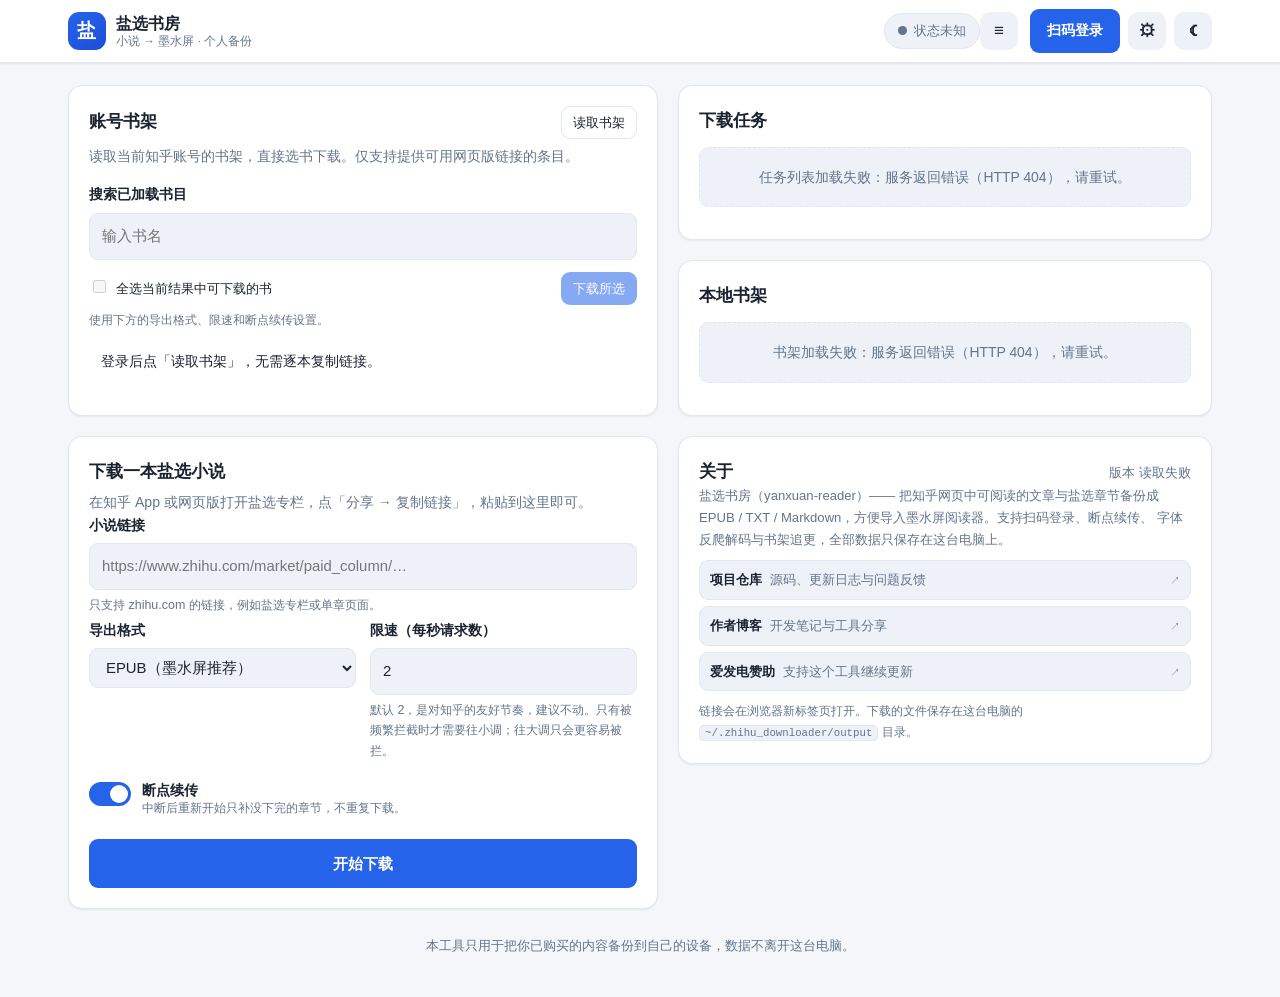
==== commit 3b3a6ea3: "feat(app): 新增账号书架选书与批量下载" ====
--- a/src/zhihu_downloader/app/static/index.html
+++ b/src/zhihu_downloader/app/static/index.html
@@ -48,6 +48,30 @@
     <div class="grid">
       <!-- 左栏：下载 + 进度 -->
       <div class="col">
+        <section class="card" aria-labelledby="account-title">
+          <div class="card-head">
+            <h2 id="account-title" class="card-title">账号书架</h2>
+            <button id="account-refresh" class="btn btn-outline btn-sm" type="button">读取书架</button>
+          </div>
+          <p class="muted card-desc">读取当前知乎账号的书架，直接选书下载。仅支持提供可用网页版链接的条目。</p>
+          <label class="field-label" for="account-search">搜索已加载书目</label>
+          <input id="account-search" type="search" placeholder="输入书名" autocomplete="off" />
+          <p id="account-count" class="field-help"></p>
+          <div class="account-toolbar">
+            <label><input id="account-select-all" type="checkbox" /> 全选当前结果中可下载的书</label>
+            <button id="account-download" class="btn btn-primary btn-sm" type="button" disabled>下载所选</button>
+          </div>
+          <p class="field-help">使用下方的导出格式、限速和断点续传设置。</p>
+          <p id="account-message" class="form-msg" role="status" aria-live="polite">登录后点「读取书架」，无需逐本复制链接。</p>
+          <ul id="account-list" class="shelf account-list" aria-label="账号书架条目"></ul>
+          <button id="account-more" class="btn btn-outline btn-block" type="button" hidden>加载更多</button>
+          <div id="account-queue-box" class="account-queue" hidden>
+            <h3 class="small">本次选书下载</h3>
+            <p class="field-help">关闭或刷新本页会停止提交等待中的书；已创建的下载任务会继续运行。</p>
+            <ul id="account-queue" aria-live="polite"></ul>
+          </div>
+        </section>
+
         <section class="card" aria-labelledby="download-title">
           <h2 id="download-title" class="card-title">下载一本盐选小说</h2>
           <p class="muted card-desc">
@@ -147,7 +171,7 @@
 
         <section class="card" aria-labelledby="shelf-title">
           <div class="card-head">
-            <h2 id="shelf-title" class="card-title">我的书架</h2>
+            <h2 id="shelf-title" class="card-title">本地书架</h2>
             <span id="shelf-count" class="muted small"></span>
           </div>
           <p id="shelf-empty" class="empty">书架还空着。下载成功后这本书会自动放进来，以后点「检查更新」就能追更新章节。</p>
@@ -265,6 +289,7 @@
     <p class="notice notice-warn">这个页面需要启用 JavaScript 才能使用，请在浏览器设置中允许脚本后刷新。</p>
   </noscript>
 
+  <script src="account-shelf.js"></script>
   <script src="app.js"></script>
 </body>
 </html>
--- a/src/zhihu_downloader/app/static/style.css
+++ b/src/zhihu_downloader/app/static/style.css
@@ -139,6 +139,16 @@
    [hidden]{display:none}，所以这里强制一条全局规则。 */
 [hidden] { display: none !important; }
 
+.account-toolbar { display: flex; flex-wrap: wrap; align-items: center; gap: 10px; margin-top: 12px; }
+.account-toolbar label { flex: 1; font-size: .82rem; }
+.account-toolbar input, .account-book-select { width: auto; margin-right: 6px; }
+.account-list { max-height: 520px; overflow-y: auto; overflow-wrap: anywhere; }
+.account-book-head { display: flex; align-items: flex-start; gap: 6px; }
+.account-book-head label { flex: 1; min-width: 0; }
+.account-book-reason { margin-top: 5px; color: var(--text-muted); font-size: .82rem; }
+.account-queue { border-top: 1px solid var(--border); padding-top: 12px; margin-top: 16px; }
+.account-queue li { margin-top: 8px; overflow-wrap: anywhere; font-size: .82rem; }
+
 /* 键盘可达性：只在键盘导航时显示描边 */
 :focus-visible {
   outline: 3px solid var(--primary);
@@ -250,7 +260,7 @@
 }
 .field-label:first-child { margin-top: 0; }
 
-input[type="url"], input[type="number"], select, textarea {
+input[type="url"], input[type="number"], input[type="search"], select, textarea {
   width: 100%;
   padding: 10px 12px;
   font: inherit;
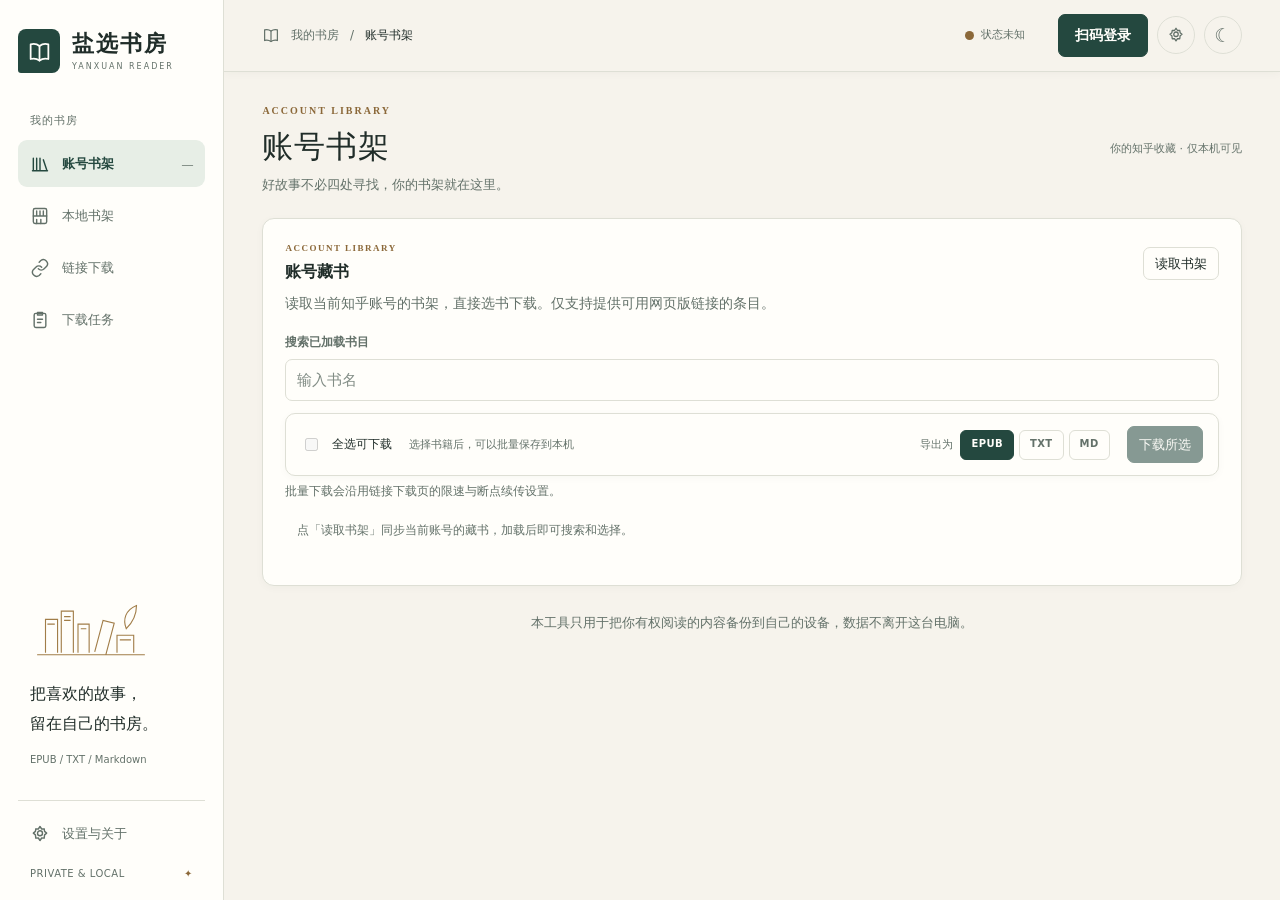
==== commit 9763c024: "feat(ui): 按书房原型重设计应用界面" ====
--- a/src/zhihu_downloader/app/static/index.html
+++ b/src/zhihu_downloader/app/static/index.html
@@ -10,59 +10,66 @@
 <body>
   <a class="skip-link" href="#main">跳到主要内容</a>
 
-  <!-- ============ 顶栏 ============ -->
+  <!-- 桌面侧栏与顶部工具栏 -->
+  <aside class="sidebar" aria-label="主导航">
+    <a class="brand" href="#account" data-page-nav="account" aria-label="盐选书房首页">
+      <span class="brand-logo" aria-hidden="true"><svg viewBox="0 0 24 24"><path d="M3.5 5.2c3.2-.9 6-.4 8.5 1.5 2.5-1.9 5.3-2.4 8.5-1.5v14c-3.2-.9-6-.4-8.5 1.5-2.5-1.9-5.3-2.4-8.5-1.5z"/><path d="M12 6.7v14"/></svg></span>
+      <span class="brand-text"><strong class="brand-name">盐选书房</strong><span class="brand-sub">YANXUAN READER</span></span>
+    </a>
+    <p class="sidebar-caption">我的书房</p>
+    <nav class="side-nav" aria-label="书房页面">
+      <a href="#account" data-page-nav="account" aria-current="page"><svg viewBox="0 0 24 24"><path d="M4 5v14m4-14v14m4-14v14m4-12 4 12M3 20h18"/></svg><span>账号书架</span><span id="nav-account-count" class="nav-count">—</span></a>
+      <a href="#local" data-page-nav="local"><svg viewBox="0 0 24 24"><rect x="4" y="3" width="16" height="18" rx="2"/><path d="M4 12h16M8 6v6m4-6v6m4-6v6m-8 4v5m5-5v5"/></svg><span>本地书架</span><span id="nav-local-count" class="nav-count"></span></a>
+      <a href="#download" data-page-nav="download"><svg viewBox="0 0 24 24"><path d="M10 13a5 5 0 0 0 7 0l3-3a5 5 0 0 0-7-7l-2 2M14 11a5 5 0 0 0-7 0l-3 3a5 5 0 0 0 7 7l2-2"/></svg><span>链接下载</span></a>
+      <a href="#tasks" data-page-nav="tasks"><svg viewBox="0 0 24 24"><rect x="5" y="4" width="14" height="17" rx="2"/><path d="M9 3h6v3H9zm0 8h6m-6 4h4"/></svg><span>下载任务</span><span id="nav-tasks-count" class="nav-count"></span></a>
+    </nav>
+    <div class="sidebar-note"><svg viewBox="0 0 130 70" aria-hidden="true"><path d="M7 60h116M16 58V22h13v36m4 0V13h13v45m5 0V27h12v31m6-1 9-34 12 3-9 34M93 58V39h18v19"/><path d="M18 27h8M36 19h7M36 23h7M54 32h6M96 44h12M103 32c-4-10-1-20 11-25 0 11-4 18-11 25z"/></svg><p>把喜欢的故事，<br>留在自己的书房。</p><small>EPUB / TXT / Markdown</small></div>
+    <a class="settings-link" href="#settings" data-page-nav="settings"><svg viewBox="0 0 24 24"><path d="M12 3l2 3 3-.2.5 3.1L20 11l-2.5 2.1L17 17l-3-.2-2 3-2-3-3 .2-.5-3.9L4 11l2.5-2.1L7 5.8l3 .2z"/><circle cx="12" cy="11" r="3"/></svg><span>设置与关于</span></a>
+    <div class="sidebar-foot"><span>PRIVATE &amp; LOCAL</span><span aria-hidden="true">✦</span></div>
+  </aside>
+
   <header class="topbar">
     <div class="topbar-inner">
-      <div class="brand">
-        <span class="brand-logo" aria-hidden="true">盐</span>
-        <span class="brand-text">
-          <strong class="brand-name">盐选书房</strong>
-          <span class="brand-sub">小说 → 墨水屏 · 个人备份</span>
-        </span>
-      </div>
-
+      <a class="mobile-brand" href="#account" data-page-nav="account"><span class="brand-logo" aria-hidden="true"><svg viewBox="0 0 24 24"><path d="M3.5 5.2c3.2-.9 6-.4 8.5 1.5 2.5-1.9 5.3-2.4 8.5-1.5v14c-3.2-.9-6-.4-8.5 1.5-2.5-1.9-5.3-2.4-8.5-1.5z"/><path d="M12 6.7v14"/></svg></span>盐选书房</a>
+      <div class="breadcrumb"><svg viewBox="0 0 24 24"><path d="M3.5 5.2c3.2-.9 6-.4 8.5 1.5 2.5-1.9 5.3-2.4 8.5-1.5v14c-3.2-.9-6-.4-8.5 1.5-2.5-1.9-5.3-2.4-8.5-1.5z"/><path d="M12 6.7v14"/></svg><span>我的书房</span><span aria-hidden="true">/</span><b id="page-label">账号书架</b></div>
       <div class="topbar-status">
-        <button id="cookie-pill" class="status-pill status-unknown" type="button"
-                aria-describedby="cookie-pill-help">
-          <span class="pill-dot" aria-hidden="true"></span>
-          <span id="cookie-pill-text">正在检查登录状态…</span>
-        </button>
+        <button id="cookie-pill" class="status-pill status-unknown" type="button" aria-describedby="cookie-pill-help"><span class="pill-dot" aria-hidden="true"></span><span id="cookie-pill-text">正在检查登录状态…</span></button>
         <span id="cookie-pill-help" class="visually-hidden">点击这里查看登录详情或手动导入 Cookie。</span>
-        <!-- 折叠按钮必须留在菜单外面，否则窄屏下会被一起藏掉，菜单就打不开了 -->
-        <button id="nav-toggle" class="btn btn-icon nav-toggle" type="button"
-                aria-label="展开或收起顶部按钮" aria-expanded="false" aria-controls="topbar-actions">≡</button>
-      </div>
-
+      </div>
       <div class="topbar-actions" id="topbar-actions">
         <button id="qr-btn" class="btn btn-primary" type="button">扫码登录</button>
-        <button id="settings-btn" class="btn btn-icon" type="button"
-                aria-label="打开设置" aria-expanded="false" aria-controls="settings-drawer">⚙</button>
-        <button id="theme-toggle" class="btn btn-icon" type="button"
-                aria-label="切换深色或浅色主题" aria-pressed="false">☾</button>
+        <button id="settings-btn" class="btn btn-icon" type="button" aria-label="打开账号设置" aria-expanded="false" aria-controls="settings-drawer"><svg viewBox="0 0 24 24" aria-hidden="true"><path d="M12 3l2 3 3-.2.5 3.1L20 11l-2.5 2.1L17 17l-3-.2-2 3-2-3-3 .2-.5-3.9L4 11l2.5-2.1L7 5.8l3 .2z"/><circle cx="12" cy="11" r="3"/></svg></button>
+        <button id="theme-toggle" class="btn btn-icon" type="button" aria-label="切换深色或浅色主题" aria-pressed="false">☾</button>
       </div>
     </div>
   </header>
 
   <!-- ============ 主体 ============ -->
   <main id="main" class="container" tabindex="-1">
-    <div class="grid">
-      <!-- 左栏：下载 + 进度 -->
-      <div class="col">
+      <section class="app-page page-account" id="page-account" data-page-panel="account">
+        <div class="page-heading"><div><p class="eyebrow">ACCOUNT LIBRARY</p><h1 id="account-page-title">账号书架</h1><p class="page-subtitle">好故事不必四处寻找，你的书架就在这里。</p></div><span class="page-note">你的知乎收藏 · 仅本机可见</span></div>
         <section class="card" aria-labelledby="account-title">
           <div class="card-head">
-            <h2 id="account-title" class="card-title">账号书架</h2>
+            <div><p class="card-kicker">ACCOUNT LIBRARY</p><h2 id="account-title" class="card-title">账号藏书</h2></div>
             <button id="account-refresh" class="btn btn-outline btn-sm" type="button">读取书架</button>
           </div>
           <p class="muted card-desc">读取当前知乎账号的书架，直接选书下载。仅支持提供可用网页版链接的条目。</p>
           <label class="field-label" for="account-search">搜索已加载书目</label>
           <input id="account-search" type="search" placeholder="输入书名" autocomplete="off" />
           <p id="account-count" class="field-help"></p>
-          <div class="account-toolbar">
-            <label><input id="account-select-all" type="checkbox" /> 全选当前结果中可下载的书</label>
+          <div class="account-toolbar" id="account-selection-bar">
+            <label><input id="account-select-all" type="checkbox" /> 全选可下载</label>
+            <span id="account-selection-count" class="selection-count">选择书籍后，可以批量保存到本机</span>
+            <div class="account-format" role="group" aria-label="批量导出格式">
+              <span class="account-format-label">导出为</span>
+              <button class="format-chip" type="button" data-account-format="epub" aria-pressed="true">EPUB</button>
+              <button class="format-chip" type="button" data-account-format="txt" aria-pressed="false">TXT</button>
+              <button class="format-chip" type="button" data-account-format="md" aria-pressed="false">MD</button>
+            </div>
             <button id="account-download" class="btn btn-primary btn-sm" type="button" disabled>下载所选</button>
           </div>
-          <p class="field-help">使用下方的导出格式、限速和断点续传设置。</p>
-          <p id="account-message" class="form-msg" role="status" aria-live="polite">登录后点「读取书架」，无需逐本复制链接。</p>
+          <p class="field-help">批量下载会沿用链接下载页的限速与断点续传设置。</p>
+          <p id="account-message" class="form-msg" role="status" aria-live="polite">点「读取书架」同步当前账号的藏书，加载后即可搜索和选择。</p>
           <ul id="account-list" class="shelf account-list" aria-label="账号书架条目"></ul>
           <button id="account-more" class="btn btn-outline btn-block" type="button" hidden>加载更多</button>
           <div id="account-queue-box" class="account-queue" hidden>
@@ -71,9 +78,12 @@
             <ul id="account-queue" aria-live="polite"></ul>
           </div>
         </section>
-
+      </section>
+
+      <section class="app-page page-download" id="page-download" data-page-panel="download" hidden>
+        <div class="page-heading"><div><p class="eyebrow">SAVE A GOOD STORY</p><h1>链接下载</h1><p class="page-subtitle">给好故事一个离线的位置，一条链接就够了。</p></div></div>
         <section class="card" aria-labelledby="download-title">
-          <h2 id="download-title" class="card-title">下载一本盐选小说</h2>
+          <div class="card-head"><div><p class="card-kicker">01 / NEW DOWNLOAD</p><h2 id="download-title" class="card-title">从链接开始</h2></div></div>
           <p class="muted card-desc">
             在知乎 App 或网页版打开盐选专栏，点「分享 → 复制链接」，粘贴到这里即可。
           </p>
@@ -123,65 +133,61 @@
           </form>
         </section>
 
+      </section>
+
+      <section class="app-page page-tasks" id="page-tasks" data-page-panel="tasks" hidden>
+        <div class="page-heading"><div><p class="eyebrow">YOUR DOWNLOADS</p><h1>下载任务</h1><p class="page-subtitle">故事正在路上，等它们慢慢抵达。</p></div><button class="btn btn-outline" type="button" data-page-nav="download">新建下载</button></div>
+        <section class="card" aria-labelledby="tasks-title">
+          <div class="card-head">
+            <div><p class="card-kicker">DOWNLOAD QUEUE</p><h2 id="tasks-title" class="card-title">任务进度</h2></div>
+            <span id="tasks-count" class="muted small"></span>
+          </div>
+          <p id="tasks-empty" class="empty">还没有任务。创建下载后，任务进度与完成文件会显示在这里。</p>
+          <ul id="tasks-list" class="tasks"></ul>
+        </section>
         <section id="progress-card" class="card progress-card" aria-labelledby="progress-title" hidden>
           <div class="card-head">
             <h2 id="progress-title" class="card-title">下载进度</h2>
             <span id="prog-task" class="mono muted small"></span>
           </div>
-
           <p id="prog-book" class="prog-book">准备中…</p>
-
-          <div id="prog-bar" class="bar" role="progressbar" aria-valuemin="0" aria-valuemax="100" aria-valuenow="0"
-               aria-labelledby="progress-title">
+          <div id="prog-bar" class="bar" role="progressbar" aria-valuemin="0" aria-valuemax="100" aria-valuenow="0" aria-labelledby="progress-title">
             <div id="prog-fill" class="bar-fill"></div>
           </div>
-
           <div class="prog-meta">
             <span id="prog-count" class="mono">0 / 0</span>
             <span id="prog-pct" class="mono prog-pct">0%</span>
             <span id="prog-conn" class="conn-badge"></span>
           </div>
-
           <p id="prog-chapter" class="prog-chapter" aria-live="polite">正在连接进度通道…</p>
-
-          <!-- retry 事件的黄色行内提示：重试不算失败，成功后自动消失 -->
           <p id="prog-retry-hint" class="retry-hint" role="status" hidden></p>
-
           <ul id="prog-log" class="prog-log" aria-live="polite"></ul>
-
           <div id="prog-files" class="file-links"></div>
-
           <div class="prog-actions">
             <button id="prog-retry" class="btn btn-outline" type="button" hidden>重试下载</button>
             <button id="prog-close" class="btn btn-ghost" type="button">收起进度</button>
           </div>
         </section>
-      </div>
-
-      <!-- 右栏：任务 + 书架 -->
-      <div class="col">
-        <section class="card" aria-labelledby="tasks-title">
-          <div class="card-head">
-            <h2 id="tasks-title" class="card-title">下载任务</h2>
-            <span id="tasks-count" class="muted small"></span>
-          </div>
-          <p id="tasks-empty" class="empty">还没有任务。在左边粘贴一个知乎链接，点「开始下载」，这里会实时显示进度。</p>
-          <ul id="tasks-list" class="tasks"></ul>
-        </section>
-
+      </section>
+
+      <section class="app-page page-local" id="page-local" data-page-panel="local" hidden>
+        <div class="page-heading"><div><p class="eyebrow">LOCAL COLLECTION</p><h1>本地书架</h1><p class="page-subtitle">把喜欢的故事，留在触手可及的地方。</p></div><button class="btn btn-primary" type="button" data-page-nav="download">添加下载</button></div>
         <section class="card" aria-labelledby="shelf-title">
           <div class="card-head">
-            <h2 id="shelf-title" class="card-title">本地书架</h2>
+            <div><p class="card-kicker">SAVED STORIES</p><h2 id="shelf-title" class="card-title">我的藏书</h2></div>
             <span id="shelf-count" class="muted small"></span>
           </div>
           <p id="shelf-empty" class="empty">书架还空着。下载成功后这本书会自动放进来，以后点「检查更新」就能追更新章节。</p>
           <ul id="shelf-list" class="shelf"></ul>
         </section>
-
-        <!-- 关于：放主页面右栏，比藏在设置抽屉里更醒目 -->
+      </section>
+
+      <section class="app-page page-settings" id="page-settings" data-page-panel="settings" hidden>
+        <div class="page-heading"><div><p class="eyebrow">MAKE YOURSELF AT HOME</p><h1>设置与关于</h1><p class="page-subtitle">一点小小的调整，让书房更合心意。</p></div></div>
+        <section class="card settings-summary"><p class="card-kicker">ACCOUNT &amp; APPEARANCE</p><h2 class="card-title">书房偏好</h2><p class="muted">查看登录状态、管理 Cookie，或切换浅色与深色主题。</p><button class="btn btn-primary" type="button" data-open-settings>账号与登录设置</button><p class="settings-summary-note">登录凭证只保存在这台设备上。</p></section>
         <section class="card about-card" aria-labelledby="about-title">
           <div class="card-head">
-            <h2 id="about-title" class="card-title">关于</h2>
+            <div><p class="card-kicker">THE PROJECT</p><h2 id="about-title" class="card-title">关于盐选书房</h2></div>
             <span class="muted small">版本 <span id="app-version" class="mono">读取中…</span></span>
           </div>
           <p class="about-intro">
@@ -214,13 +220,17 @@
           </ul>
           <p class="field-help about-foot-note">链接会在浏览器新标签页打开。下载的文件保存在这台电脑的 <code>~/.zhihu_downloader/output</code> 目录。</p>
         </section>
-      </div>
-    </div>
-
-    <footer class="foot">
-      <p class="muted small">本工具只用于把你已购买的内容备份到自己的设备，数据不离开这台电脑。</p>
-    </footer>
+      </section>
+    <footer class="foot"><p class="muted small">本工具只用于把你有权阅读的内容备份到自己的设备，数据不离开这台电脑。</p></footer>
   </main>
+
+  <nav class="mobile-nav" aria-label="手机主导航">
+    <a href="#account" data-page-nav="account" aria-current="page"><svg viewBox="0 0 24 24"><path d="M4 5v14m4-14v14m4-14v14m4-12 4 12M3 20h18"/></svg><span>账号书架</span></a>
+    <a href="#local" data-page-nav="local"><svg viewBox="0 0 24 24"><rect x="4" y="3" width="16" height="18" rx="2"/><path d="M4 12h16m-12-6v6m4-6v6m4-6v6"/></svg><span>本地书架</span></a>
+    <a href="#download" data-page-nav="download"><svg viewBox="0 0 24 24"><path d="M10 13a5 5 0 0 0 7 0l3-3a5 5 0 0 0-7-7l-2 2M14 11a5 5 0 0 0-7 0l-3 3a5 5 0 0 0 7 7l2-2"/></svg><span>链接下载</span></a>
+    <a href="#tasks" data-page-nav="tasks"><svg viewBox="0 0 24 24"><rect x="5" y="4" width="14" height="17" rx="2"/><path d="M9 3h6v3H9zm0 8h6m-6 4h4"/></svg><span>下载任务</span><span id="mobile-tasks-count" class="mobile-nav-count"></span></a>
+    <a href="#settings" data-page-nav="settings"><svg viewBox="0 0 24 24"><path d="M12 3l2 3 3-.2.5 3.1L20 11l-2.5 2.1L17 17l-3-.2-2 3-2-3-3 .2-.5-3.9L4 11l2.5-2.1L7 5.8l3 .2z"/><circle cx="12" cy="11" r="3"/></svg><span>设置</span></a>
+  </nav>
 
   <!-- ============ 扫码登录模态 ============ -->
   <div id="qr-modal" class="overlay" hidden>
--- a/src/zhihu_downloader/app/static/style.css
+++ b/src/zhihu_downloader/app/static/style.css
@@ -796,3 +796,314 @@
   .topbar, .toasts, .overlay, .prog-actions, .task-actions { display: none !important; }
   .card { box-shadow: none; }
 }
+
+/* ============ 温润书房界面 ============ */
+:root {
+  color-scheme: light;
+  --bg: #f6f3ec;
+  --bg-elevated: #fffefa;
+  --bg-sunken: #f0f0e8;
+  --text: #202d29;
+  --text-muted: #637169;
+  --border: #dedfd5;
+  --primary: #24483f;
+  --primary-hover: #1b3932;
+  --primary-fg: #fffefa;
+  --primary-soft: #e7eee6;
+  --success: #476c50;
+  --success-bg: #e7eee6;
+  --danger: #a64e42;
+  --danger-bg: #f6e9e4;
+  --warning: #8b6839;
+  --warning-bg: #f3ebdc;
+  --shadow-sm: 0 2px 8px #26382c08;
+  --shadow-lg: 0 16px 50px #1d302b24;
+  --radius: 12px;
+  --radius-sm: 8px;
+  --sidebar-w: 224px;
+}
+[data-theme="dark"] {
+  color-scheme: dark;
+  --bg: #17221e;
+  --bg-elevated: #1e2b25;
+  --bg-sunken: #25332b;
+  --text: #eeeede;
+  --text-muted: #b0bdaf;
+  --border: #3b4a3e;
+  --primary: #c0d8bc;
+  --primary-hover: #d4e5cc;
+  --primary-fg: #17221e;
+  --primary-soft: #2b4133;
+  --success: #a8d1a7;
+  --success-bg: #2b4133;
+  --danger: #edaa94;
+  --danger-bg: #412f2a;
+  --warning: #d3b47c;
+  --warning-bg: #3d3527;
+  --shadow-sm: 0 2px 8px #00000014;
+  --shadow-lg: 0 18px 54px #00000050;
+}
+html { scroll-behavior: smooth; }
+body {
+  background: var(--bg);
+  color: var(--text);
+  font-family: "Microsoft YaHei UI", "Microsoft YaHei", "PingFang SC", system-ui, sans-serif;
+  font-size: 14px;
+  line-height: 1.65;
+}
+button, input, textarea, select { font: inherit; }
+button, a, input, select, textarea { -webkit-tap-highlight-color: transparent; }
+button:focus-visible, a:focus-visible, input:focus-visible, textarea:focus-visible, select:focus-visible {
+  outline: 2px solid var(--warning);
+  outline-offset: 3px;
+}
+a { color: var(--primary); }
+.btn { border-radius: 7px; transition: background-color .16s ease, color .16s ease, border-color .16s ease, box-shadow .16s ease; }
+.btn-primary { background: var(--primary); border-color: var(--primary); color: var(--primary-fg); }
+.btn-primary:hover { background: var(--primary-hover); border-color: var(--primary-hover); }
+.btn-outline { background: var(--bg-elevated); border-color: var(--border); color: var(--text); }
+.btn-outline:hover { border-color: var(--primary); background: var(--primary-soft); color: var(--primary); }
+.btn-ghost:hover { background: var(--primary-soft); }
+
+.sidebar {
+  position: fixed; inset: 0 auto 0 0; z-index: 35; width: var(--sidebar-w);
+  display: flex; flex-direction: column; padding: 26px 18px 18px;
+  background: var(--bg-elevated); border-right: 1px solid var(--border);
+}
+.brand { display: flex; align-items: center; gap: 12px; min-height: 50px; color: var(--text); text-decoration: none; }
+.brand-logo { flex: 0 0 42px; width: 42px; height: 44px; display: grid; place-items: center; border-radius: 8px 8px 8px 3px; background: var(--primary); color: var(--primary-fg); }
+.brand-logo svg { width: 25px; height: 25px; fill: none; stroke: currentColor; stroke-width: 1.7; stroke-linecap: round; stroke-linejoin: round; }
+.brand-text { display: grid; min-width: 0; }
+.brand-name { font-family: "Noto Serif SC", "Source Han Serif SC", "Songti SC", "SimSun", serif; font-size: 22px; line-height: 1.3; letter-spacing: 2px; }
+.brand-sub { margin-top: 3px; color: var(--text-muted); font-size: 8px; letter-spacing: 2px; }
+.sidebar-caption { margin: 36px 12px 10px; color: var(--text-muted); font-size: 11px; letter-spacing: 1px; }
+.side-nav { display: grid; gap: 5px; }
+.side-nav a, .settings-link {
+  display: flex; align-items: center; gap: 12px; min-height: 47px; padding: 0 12px;
+  border-radius: 9px; color: var(--text-muted); text-decoration: none; font-size: 13px;
+}
+.side-nav a:hover, .settings-link:hover { background: var(--bg-sunken); color: var(--text); }
+.side-nav a[aria-current="page"], .settings-link[aria-current="page"] { background: var(--primary-soft); color: var(--primary); font-weight: 650; }
+.side-nav svg, .settings-link svg { flex: 0 0 20px; width: 20px; height: 20px; fill: none; stroke: currentColor; stroke-width: 1.7; stroke-linecap: round; stroke-linejoin: round; }
+.nav-count { margin-left: auto; min-width: 20px; color: var(--text-muted); text-align: right; font-family: Georgia, serif; font-size: 11px; }
+.sidebar-note { margin-top: auto; padding: 0 12px 25px; color: var(--text-muted); }
+.sidebar-note svg { width: 122px; height: 65px; fill: none; stroke: #a17d48; stroke-width: 1.2; }
+.sidebar-note p { margin: 8px 0; color: var(--text); font-family: "Noto Serif SC", "Source Han Serif SC", "Songti SC", "SimSun", serif; font-size: 16px; line-height: 1.9; }
+.sidebar-note small { font-size: 10px; }
+.settings-link { border-top: 1px solid var(--border); border-radius: 0; min-height: 58px; margin-top: 4px; padding-top: 9px; }
+.sidebar-foot { display: flex; justify-content: space-between; align-items: center; color: var(--text-muted); font-size: 10px; letter-spacing: .5px; padding: 8px 12px 0; }
+.sidebar-foot span:last-child { color: var(--warning); }
+
+.topbar {
+  position: sticky; top: 0; z-index: 25; width: calc(100% - var(--sidebar-w)); height: 72px;
+  margin-left: var(--sidebar-w); border-bottom: 1px solid var(--border);
+  background: color-mix(in srgb, var(--bg) 94%, transparent); backdrop-filter: blur(16px);
+}
+.topbar-inner { display: flex; align-items: center; gap: 20px; max-width: 1500px; height: 100%; margin: auto; padding: 0 38px; }
+.breadcrumb { display: flex; align-items: center; gap: 11px; color: var(--text-muted); font-size: 12px; }
+.breadcrumb svg { width: 18px; height: 18px; fill: none; stroke: currentColor; stroke-width: 1.6; }
+.breadcrumb b { color: var(--text); font-weight: 550; }
+.topbar-status { margin-left: auto; display: flex; align-items: center; }
+.status-pill { border: 0; background: transparent; color: var(--text-muted); font-size: 11px; }
+.status-pill:hover { color: var(--primary); background: var(--primary-soft); }
+.status-pill .pill-dot { background: var(--success); }
+.status-off .pill-dot, .status-warn .pill-dot, .status-unknown .pill-dot { background: var(--warning); }
+.topbar-actions { display: flex; flex: 0 0 auto; align-items: center; gap: 9px; }
+.topbar-actions .btn { min-height: 37px; }
+.topbar-actions .btn-icon { width: 38px; height: 38px; border: 1px solid var(--border); border-radius: 50%; background: transparent; color: var(--text-muted); font-size: 19px; }
+.topbar-actions .btn-icon:hover { background: var(--primary-soft); color: var(--primary); }
+.topbar-actions svg { width: 18px; height: 18px; fill: none; stroke: currentColor; stroke-width: 1.7; stroke-linecap: round; stroke-linejoin: round; }
+.mobile-brand { display: none; }
+
+.container { width: auto; max-width: 1450px; min-height: calc(100vh - 72px); margin: 0 auto 0 var(--sidebar-w); padding: 31px clamp(24px, 3vw, 46px) 34px; }
+.grid { display: block; }
+.col { display: contents; }
+.app-page { width: 100%; max-width: 1320px; margin: 0 auto; }
+.page-heading { display: flex; align-items: center; justify-content: space-between; gap: 18px; margin: 0 0 23px; }
+.eyebrow, .card-kicker { color: var(--warning); font-family: Georgia, serif; font-size: 10px; font-weight: 600; letter-spacing: 2px; }
+.page-heading h1 { margin: 5px 0 0; color: var(--text); font-family: "Noto Serif SC", "Source Han Serif SC", "Songti SC", "SimSun", serif; font-size: 31px; font-weight: 500; line-height: 1.4; letter-spacing: 1px; }
+.page-subtitle { margin-top: 6px; color: var(--text-muted); font-size: 13px; }
+.page-note { color: var(--text-muted); font-size: 11px; }
+.card { padding: 22px; border: 1px solid var(--border); border-radius: var(--radius); background: var(--bg-elevated); box-shadow: var(--shadow-sm); }
+.card + .card { margin-top: 18px; }
+.card-head { align-items: center; }
+.card-kicker { font-size: 9px; letter-spacing: 1.5px; }
+.card-title { margin-top: 3px; color: var(--text); font-size: 16px; font-weight: 620; }
+.card-desc { color: var(--text-muted); }
+.page-account .card-desc { margin-bottom: 18px; }
+.page-download .card-desc { margin-bottom: 20px; }
+.page-account .field-help, .page-download .field-help { color: var(--text-muted); }
+.field-label { display: block; margin: 14px 0 6px; border: 0; background: none; text-align: left; color: var(--text-muted); font-size: 12px; }
+input[type="text"], input[type="url"], input[type="search"], input[type="number"], textarea, select {
+  border: 1px solid var(--border); border-radius: 7px; background: var(--bg-elevated); color: var(--text);
+}
+input[type="text"], input[type="url"], input[type="search"], input[type="number"], select { min-height: 40px; padding: 8px 11px; }
+input::placeholder, textarea::placeholder { color: var(--text-muted); opacity: .8; }
+.account-toolbar { display: flex; align-items: center; gap: 17px; padding: 12px 15px; border: 1px solid var(--border); border-radius: 10px; background: var(--bg-elevated); box-shadow: var(--shadow-sm); }
+.account-toolbar label { flex: 0 0 auto; display: flex; align-items: center; gap: 8px; color: var(--text); font-size: 12px; }
+.account-toolbar input { accent-color: var(--primary); }
+.selection-count { flex: 1 1 auto; color: var(--text-muted); font-size: 11px; }
+.account-format { display: flex; flex: 0 0 auto; align-items: center; gap: 5px; }
+.account-format-label { margin-right: 2px; color: var(--text-muted); font-size: 11px; white-space: nowrap; }
+.account-format .format-chip { min-height: 30px; padding: 4px 10px; border: 1px solid var(--border); border-radius: 6px; background: var(--bg-elevated); color: var(--text-muted); font-size: 10px; font-weight: 650; letter-spacing: .4px; }
+.account-format .format-chip:hover { border-color: var(--primary); color: var(--primary); }
+.account-format .format-chip.active { border-color: var(--primary); background: var(--primary); color: var(--primary-fg); }
+.account-toolbar .btn { flex: 0 0 auto; min-height: 37px; }
+.page-account > .card > .field-help { margin: 5px 0 10px; }
+.form-msg { margin-top: 9px; color: var(--text-muted); font-size: 12px; }
+.page-account .form-msg { margin: 8px 0 13px; }
+.account-list { display: grid; grid-template-columns: repeat(auto-fill, minmax(205px, 1fr)); gap: 14px; max-height: none; overflow: visible; overflow-wrap: normal; margin-top: 13px; }
+.account-list .shelf-item { min-width: 0; padding: 9px; border: 1px solid var(--border); border-radius: 10px; background: var(--bg-elevated); box-shadow: var(--shadow-sm); transition: border-color .16s, transform .16s, box-shadow .16s; }
+.account-list .shelf-item:hover { transform: translateY(-2px); border-color: #a8b5a5; box-shadow: var(--shadow-lg); }
+.account-list .shelf-item.is-selected { border-color: var(--primary); box-shadow: 0 0 0 1px var(--primary), var(--shadow-sm); }
+.account-cover-stage { min-height: 184px; display: grid; place-items: center; overflow: hidden; padding: 8px; border-radius: 5px; background: var(--bg-sunken); }
+.account-cover { position: relative; width: min(76%, 132px); aspect-ratio: .78; display: flex; flex-direction: column; justify-content: space-between; overflow: hidden; padding: 12px; border-radius: 3px; background: var(--cover-bg, #d4dfd0); color: var(--cover-ink, #314c3d); box-shadow: 5px 6px 12px #1e2c2426; }
+.account-cover::before { content: ""; position: absolute; inset: 8px; border: 1px solid currentColor; opacity: .16; pointer-events: none; }
+.account-cover::after { content: ""; position: absolute; width: 98px; height: 98px; right: -34px; bottom: -45px; border: 10px solid currentColor; border-radius: 50%; opacity: .09; pointer-events: none; }
+.account-cover small { position: relative; z-index: 1; font-family: Georgia, serif; font-size: 7px; letter-spacing: 1.5px; opacity: .7; }
+.account-cover-title { position: relative; z-index: 1; width: min(100%, 150px); max-height: 4.4em; overflow: hidden; font-family: "Noto Serif SC", "Source Han Serif SC", "Songti SC", "SimSun", serif; font-size: 22px; font-weight: 600; letter-spacing: 2px; line-height: 1.45; display: -webkit-box; -webkit-line-clamp: 3; -webkit-box-orient: vertical; overflow-wrap: anywhere; }
+.account-cover-foot { position: relative; z-index: 1; font-size: 8px; letter-spacing: .6px; opacity: .78; }
+.account-list .shelf-item:nth-child(6n + 2) .account-cover { --cover-bg: #294a42; --cover-ink: #e7dfc5; }
+.account-list .shelf-item:nth-child(6n + 3) .account-cover { --cover-bg: #e9dfc9; --cover-ink: #68553f; }
+.account-list .shelf-item:nth-child(6n + 4) .account-cover { --cover-bg: #b97763; --cover-ink: #fff1de; }
+.account-list .shelf-item:nth-child(6n + 5) .account-cover { --cover-bg: #c4d6d8; --cover-ink: #3d5b60; }
+.account-list .shelf-item:nth-child(6n) .account-cover { --cover-bg: #dedfc6; --cover-ink: #626744; }
+.account-book-info { padding: 10px 2px 2px; }
+.account-book-head { display: flex; align-items: center; gap: 7px; min-width: 0; }
+.account-book-head label { display: flex; align-items: center; gap: 7px; min-width: 0; flex: 1; }
+.account-book-select { flex: 0 0 auto; width: 15px; height: 15px; accent-color: var(--primary); }
+.account-list .shelf-title { color: var(--text); font-size: 13px; line-height: 1.5; }
+.account-list .account-book-head .btn { flex: 0 0 auto; min-height: 29px; padding: 3px 9px; }
+.account-book-reason { min-height: 22px; margin: 4px 0 0; color: var(--text-muted); font-size: 10px; line-height: 1.55; overflow-wrap: anywhere; }
+.account-book-reason::before { content: ""; display: inline-block; width: 5px; height: 5px; margin: 0 6px 1px 2px; border-radius: 50%; background: var(--success); }
+.account-book-reason.is-unsupported::before { background: var(--warning); }
+.account-list .account-book-select:disabled + .shelf-title { color: var(--text-muted); }
+.account-queue { padding: 14px 0 0; }
+.account-queue h3 { font-size: 12px; }
+.account-queue li { margin-top: 8px; font-size: 12px; }
+.page-download .card { max-width: 850px; }
+.page-tasks .progress-card { max-width: none; margin-top: 18px; border-color: var(--border); }
+.page-tasks .progress-card .card-title { font-family: "Noto Serif SC", "Source Han Serif SC", "Songti SC", "SimSun", serif; font-size: 20px; }
+.page-tasks .tasks { max-height: none; }
+.page-tasks .task, .page-local .shelf-item { padding: 16px; border: 1px solid var(--border); border-radius: 9px; background: var(--bg-elevated); box-shadow: var(--shadow-sm); }
+.page-tasks .task-running { border-left: 3px solid var(--primary); }
+.page-tasks .task-done { border-left: 3px solid var(--success); }
+.page-tasks .task-error { border-left: 3px solid var(--danger); }
+.page-local .shelf { display: grid; grid-template-columns: repeat(auto-fill, minmax(265px, 1fr)); gap: 14px; }
+.page-local .shelf-item { min-width: 0; }
+.page-local .shelf-title { font-size: 14px; }
+.settings-summary { margin-bottom: 18px; padding: 22px 24px; }
+.settings-summary .card-title { margin-bottom: 5px; font-size: 18px; }
+.settings-summary .btn { margin-top: 15px; }
+.settings-summary-note { display: inline-block; margin-left: 12px; color: var(--text-muted); font-size: 11px; }
+.page-settings .about-card { max-width: 850px; }
+.page-settings .about-intro { margin-top: 14px; font-size: 12px; }
+.page-settings .about-links { gap: 8px; }
+.page-settings .about-link { padding: 11px 13px; border-radius: 7px; }
+.page-settings .foot { margin-top: 28px; }
+body.has-account-selection #account-selection-bar { position: fixed; z-index: 32; right: 30px; bottom: 18px; left: calc(var(--sidebar-w) + 26px); max-width: 1280px; min-height: 68px; margin: auto; padding: 12px 18px; }
+body.has-account-selection .page-account > .card { padding-bottom: 28px; }
+.mobile-nav { display: none; }
+.foot { color: var(--text-muted); }
+
+@media (max-width: 1050px) and (min-width: 768px) {
+  :root { --sidebar-w: 190px; }
+  .sidebar { padding-right: 13px; padding-left: 13px; }
+  .topbar-inner { padding-right: 24px; padding-left: 24px; }
+  .container { padding-right: 24px; padding-left: 24px; }
+  .account-list { grid-template-columns: repeat(auto-fill, minmax(190px, 1fr)); gap: 11px; }
+  .account-cover-stage { min-height: 168px; }
+  .account-cover { width: min(78%, 122px); }
+}
+@media (max-width: 767px) {
+  :root { --sidebar-w: 0px; }
+  .sidebar { display: none; }
+  .topbar { width: 100%; height: 60px; margin-left: 0; }
+  .topbar-inner { gap: 8px; justify-content: space-between; padding: 0 13px; }
+  .mobile-brand { display: flex; flex: 0 0 auto; align-items: center; gap: 7px; color: var(--text); font-family: "Noto Serif SC", "Source Han Serif SC", "Songti SC", "SimSun", serif; font-size: 15px; letter-spacing: 1px; text-decoration: none; }
+  .mobile-brand .brand-logo { flex-basis: 28px; width: 28px; height: 30px; border-radius: 5px 5px 5px 2px; }
+  .mobile-brand .brand-logo svg { width: 18px; height: 18px; }
+  .breadcrumb { display: none; }
+  .topbar-status { min-width: 0; margin-left: auto; }
+  .status-pill { max-width: 90px; overflow: hidden; padding: 4px 5px; font-size: 9px; text-overflow: ellipsis; white-space: nowrap; }
+  .topbar-actions { display: flex; flex: 0 0 auto; gap: 5px; }
+  .topbar-actions .btn { min-height: 31px; padding: 5px 8px; font-size: 10px; }
+  .topbar-actions .btn-icon { width: 32px; height: 32px; padding: 4px; }
+  .topbar-actions svg { width: 16px; height: 16px; }
+  .container { min-height: calc(100vh - 60px); margin: 0; padding: 22px 15px 108px; }
+  .page-heading { align-items: flex-start; gap: 8px; margin-bottom: 17px; }
+  .eyebrow { font-size: 8px; letter-spacing: 1.7px; }
+  .page-heading h1 { margin-top: 4px; font-size: 25px; }
+  .page-subtitle { max-width: 235px; margin-top: 5px; font-size: 11px; }
+  .page-note { display: none; }
+  .page-heading > .btn { margin-top: 20px; min-height: 33px; padding: 6px 9px; font-size: 10px; }
+  .card { padding: 15px; border-radius: 10px; }
+  .card-title { font-size: 14px; }
+  .card-desc { font-size: 11px; }
+  .card-kicker { font-size: 8px; }
+  .account-list { grid-template-columns: repeat(2, minmax(0, 1fr)); gap: 9px; }
+  .account-list .shelf-item { padding: 6px; border-radius: 8px; }
+  .account-cover-stage { min-height: 158px; padding: 6px; }
+  .account-cover { width: 78%; padding: 10px; }
+  .account-cover-title { max-width: 100%; font-size: 18px; letter-spacing: 1px; }
+  .account-cover-foot { font-size: 7px; }
+  .account-book-info { padding: 7px 1px 1px; }
+  .account-book-head { align-items: flex-start; flex-wrap: wrap; gap: 4px; }
+  .account-book-head label { gap: 5px; }
+  .account-list .shelf-title { font-size: 11px; }
+  .account-book-select { width: 14px; height: 14px; margin: 0; }
+  .account-list .account-book-head .btn { margin-left: 19px; min-height: 25px; padding: 3px 8px; font-size: 9px; }
+  .account-book-reason { min-height: 30px; font-size: 9px; }
+  .account-toolbar { display: grid; grid-template-columns: minmax(0, 1fr) auto; gap: 8px 7px; padding: 9px 10px; }
+  .account-toolbar label { gap: 5px; font-size: 10px; }
+  .account-toolbar .selection-count { min-width: 0; overflow: hidden; color: var(--text-muted); font-size: 9px; text-align: right; text-overflow: ellipsis; white-space: nowrap; }
+  .account-format { grid-column: 1; grid-row: 2; gap: 4px; }
+  .account-format-label { font-size: 9px; }
+  .account-format .format-chip { min-height: 27px; padding: 3px 8px; font-size: 9px; }
+  .account-toolbar .btn { grid-column: 2; grid-row: 2; }
+  body.has-account-selection #account-selection-bar { right: 10px; bottom: 78px; left: 10px; min-height: 82px; padding: 8px 10px; border-radius: 10px; }
+  body.has-account-selection #account-select-all { width: 14px; }
+  body.has-account-selection #account-download { padding: 6px 10px; font-size: 10px; }
+  .page-account .field-help { font-size: 10px; }
+  #account-search { width: 100%; }
+  .form-row { gap: 9px; }
+  .field { flex: 1 1 100%; }
+  .format-list, .cookie-detail { overflow-wrap: anywhere; }
+  .page-local .shelf { grid-template-columns: 1fr; }
+  .shelf-meta { gap: 14px; }
+  .page-tasks .task, .page-local .shelf-item { padding: 12px; }
+  .task-head { gap: 8px; }
+  .task-actions { flex-wrap: wrap; }
+  .settings-summary { padding: 16px; }
+  .settings-summary .btn { display: block; }
+  .settings-summary-note { margin: 8px 0 0; }
+  .page-settings .about-link { align-items: flex-start; flex-wrap: wrap; gap: 3px 8px; }
+  .page-settings .about-link-note { flex-basis: 100%; }
+  .foot { padding-bottom: 8px; font-size: 10px; }
+  .mobile-nav { position: fixed; z-index: 40; right: 0; bottom: 0; left: 0; height: 67px; display: grid; grid-template-columns: repeat(5, 1fr); padding: 6px 5px calc(6px + env(safe-area-inset-bottom)); border-top: 1px solid var(--border); background: var(--bg-elevated); }
+  .mobile-nav a { position: relative; display: flex; min-width: 0; flex-direction: column; align-items: center; justify-content: center; gap: 3px; color: var(--text-muted); font-size: 9px; text-decoration: none; }
+  .mobile-nav svg { width: 19px; height: 19px; fill: none; stroke: currentColor; stroke-width: 1.7; stroke-linecap: round; stroke-linejoin: round; }
+  .mobile-nav a[aria-current="page"] { color: var(--primary); font-weight: 650; }
+  .mobile-nav a[aria-current="page"] svg { stroke-width: 2.1; }
+  .mobile-nav-count { position: absolute; top: 1px; left: calc(50% + 10px); min-width: 15px; height: 15px; padding: 0 3px; border-radius: 9px; background: var(--primary); color: var(--primary-fg); font-size: 8px; line-height: 15px; text-align: center; }
+  .drawer { width: min(100%, 430px); }
+  .qr-inner { flex-direction: column; gap: 14px; }
+  .qr-frame { width: 156px; height: 156px; }
+  .qr-body { min-height: 0; }
+  .prog-meta { flex-wrap: wrap; }
+  .conn-badge { margin-left: 0; max-width: 100%; }
+  .toasts { right: 14px; bottom: 76px; left: 14px; max-width: none; }
+  .settings-summary .btn { min-height: 38px; }
+  .shelf-title { white-space: normal; }
+}
+@media (max-width: 380px) {
+  .mobile-brand { font-size: 13px; }
+  .status-pill { max-width: 70px; }
+  .topbar-actions .btn-primary { padding-right: 6px; padding-left: 6px; }
+  .account-toolbar { gap: 6px 4px; }
+  body.has-account-selection #account-selection-bar { right: 7px; left: 7px; }
+}
+@media (prefers-reduced-motion: reduce) {
+  html { scroll-behavior: auto; }
+  .sidebar-note svg, .account-list .shelf-item { transition: none; }
+}
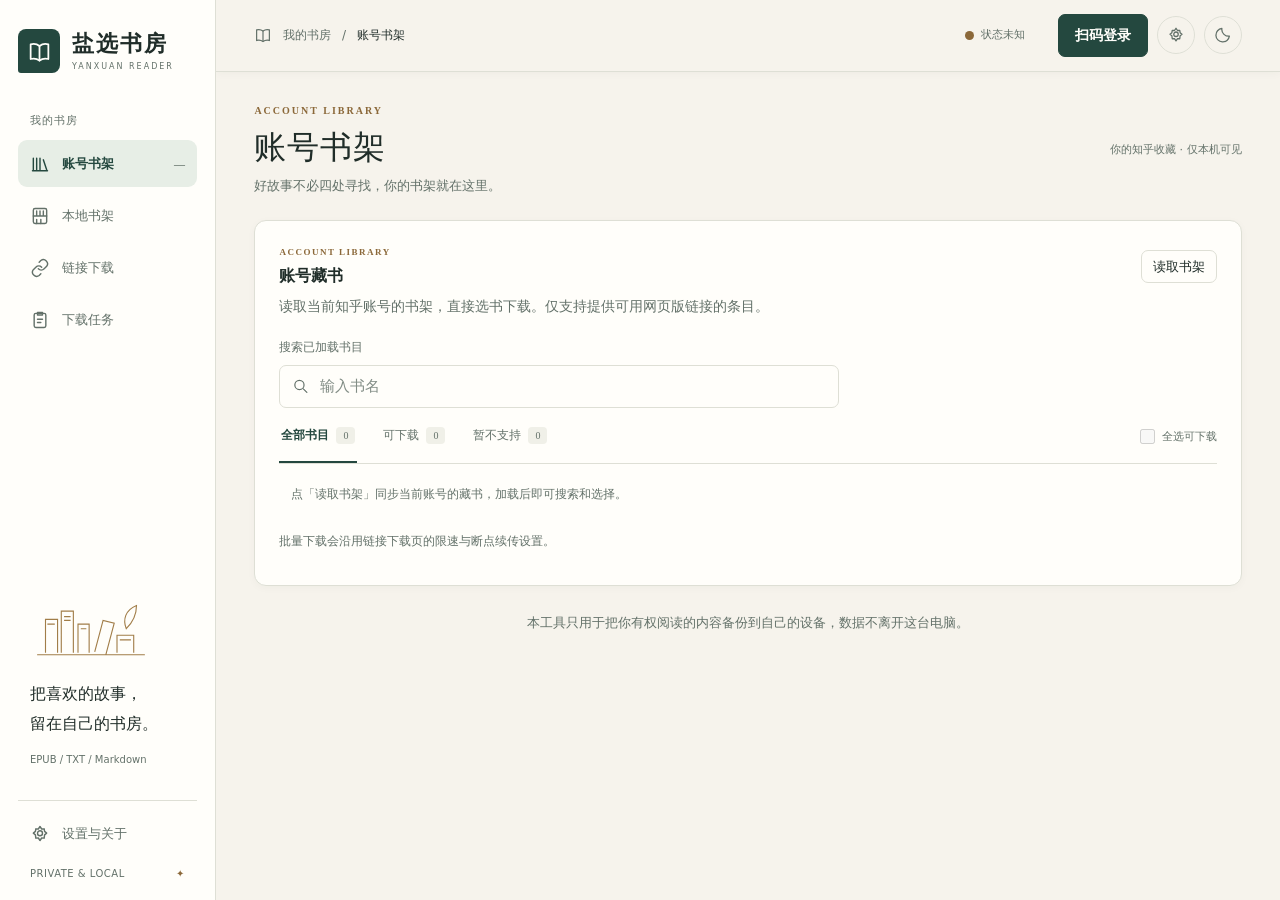
==== commit 1a82cc12: "feat(ui): redesign reader pages from prototype" ====
--- a/src/zhihu_downloader/app/static/index.html
+++ b/src/zhihu_downloader/app/static/index.html
@@ -48,18 +48,30 @@
   <main id="main" class="container" tabindex="-1">
       <section class="app-page page-account" id="page-account" data-page-panel="account">
         <div class="page-heading"><div><p class="eyebrow">ACCOUNT LIBRARY</p><h1 id="account-page-title">账号书架</h1><p class="page-subtitle">好故事不必四处寻找，你的书架就在这里。</p></div><span class="page-note">你的知乎收藏 · 仅本机可见</span></div>
-        <section class="card" aria-labelledby="account-title">
+        <section class="card account-panel" aria-labelledby="account-title">
           <div class="card-head">
             <div><p class="card-kicker">ACCOUNT LIBRARY</p><h2 id="account-title" class="card-title">账号藏书</h2></div>
             <button id="account-refresh" class="btn btn-outline btn-sm" type="button">读取书架</button>
           </div>
           <p class="muted card-desc">读取当前知乎账号的书架，直接选书下载。仅支持提供可用网页版链接的条目。</p>
-          <label class="field-label" for="account-search">搜索已加载书目</label>
-          <input id="account-search" type="search" placeholder="输入书名" autocomplete="off" />
-          <p id="account-count" class="field-help"></p>
-          <div class="account-toolbar" id="account-selection-bar">
-            <label><input id="account-select-all" type="checkbox" /> 全选可下载</label>
-            <span id="account-selection-count" class="selection-count">选择书籍后，可以批量保存到本机</span>
+          <div class="library-toolbar">
+            <div class="field account-search-field">
+              <label class="field-label" for="account-search">搜索已加载书目</label>
+              <div class="search-input-wrap"><svg viewBox="0 0 24 24" aria-hidden="true"><circle cx="10.5" cy="10.5" r="6.5"></circle><path d="m16 16 5 5"></path></svg><input id="account-search" type="search" placeholder="输入书名" autocomplete="off" /></div>
+            </div>
+            <p id="account-count" class="library-summary" aria-live="polite"></p>
+          </div>
+          <div id="account-filters" class="account-filter-row" role="group" aria-label="筛选账号藏书">
+            <button class="account-filter active" type="button" data-account-filter="all" aria-pressed="true">全部书目 <span data-account-filter-count="all">0</span></button>
+            <button class="account-filter" type="button" data-account-filter="available" aria-pressed="false">可下载 <span data-account-filter-count="available">0</span></button>
+            <button class="account-filter" type="button" data-account-filter="unsupported" aria-pressed="false">暂不支持 <span data-account-filter-count="unsupported">0</span></button>
+            <label class="select-all-label"><input id="account-select-all" type="checkbox" /> 全选可下载</label>
+          </div>
+          <p id="account-message" class="form-msg" role="status" aria-live="polite">点「读取书架」同步当前账号的藏书，加载后即可搜索和选择。</p>
+          <ul id="account-list" class="shelf account-list" aria-label="账号书架条目"></ul>
+          <button id="account-more" class="btn btn-outline btn-block" type="button" hidden>加载更多</button>
+          <div class="account-toolbar" id="account-selection-bar" aria-label="已选书籍导出操作">
+            <div class="selection-summary"><span id="account-selection-count" class="selection-count">选择书籍后，可以批量保存到本机</span><small>仅下载账号有权访问的网页内容</small></div>
             <div class="account-format" role="group" aria-label="批量导出格式">
               <span class="account-format-label">导出为</span>
               <button class="format-chip" type="button" data-account-format="epub" aria-pressed="true">EPUB</button>
@@ -68,10 +80,7 @@
             </div>
             <button id="account-download" class="btn btn-primary btn-sm" type="button" disabled>下载所选</button>
           </div>
-          <p class="field-help">批量下载会沿用链接下载页的限速与断点续传设置。</p>
-          <p id="account-message" class="form-msg" role="status" aria-live="polite">点「读取书架」同步当前账号的藏书，加载后即可搜索和选择。</p>
-          <ul id="account-list" class="shelf account-list" aria-label="账号书架条目"></ul>
-          <button id="account-more" class="btn btn-outline btn-block" type="button" hidden>加载更多</button>
+          <p class="field-help account-batch-note">批量下载会沿用链接下载页的限速与断点续传设置。</p>
           <div id="account-queue-box" class="account-queue" hidden>
             <h3 class="small">本次选书下载</h3>
             <p class="field-help">关闭或刷新本页会停止提交等待中的书；已创建的下载任务会继续运行。</p>
@@ -82,65 +91,89 @@
 
       <section class="app-page page-download" id="page-download" data-page-panel="download" hidden>
         <div class="page-heading"><div><p class="eyebrow">SAVE A GOOD STORY</p><h1>链接下载</h1><p class="page-subtitle">给好故事一个离线的位置，一条链接就够了。</p></div></div>
-        <section class="card" aria-labelledby="download-title">
-          <div class="card-head"><div><p class="card-kicker">01 / NEW DOWNLOAD</p><h2 id="download-title" class="card-title">从链接开始</h2></div></div>
-          <p class="muted card-desc">
-            在知乎 App 或网页版打开盐选专栏，点「分享 → 复制链接」，粘贴到这里即可。
-          </p>
-
-          <div id="login-hint" class="notice notice-warn" hidden>
-            <span class="notice-icon" aria-hidden="true">!</span>
-            <span>还没有登录。付费章节需要先登录知乎，点右上角<b>扫码登录</b>即可。</span>
-          </div>
-
-          <form id="download-form" novalidate>
-            <label class="field-label" for="url-input">小说链接</label>
-            <input id="url-input" name="url" type="url" inputmode="url" autocomplete="off" spellcheck="false"
-                   placeholder="https://www.zhihu.com/market/paid_column/…"
-                   aria-describedby="url-help" />
-            <p id="url-help" class="field-help">只支持 zhihu.com 的链接，例如盐选专栏或单章页面。</p>
-            <p id="url-error" class="field-error" role="alert" hidden></p>
-
-            <div class="form-row">
-              <div class="field">
-                <label class="field-label" for="format-select">导出格式</label>
-                <select id="format-select" name="format">
-                  <option value="epub">EPUB（墨水屏推荐）</option>
-                  <option value="md">Markdown（.md）</option>
-                  <option value="txt">纯文本（.txt）</option>
-                </select>
+        <div class="download-layout">
+          <section class="card download-panel" aria-labelledby="download-title">
+            <div class="card-head"><div><p class="card-kicker">01 / NEW DOWNLOAD</p><h2 id="download-title" class="card-title">从链接开始</h2></div></div>
+            <p class="muted card-desc">在知乎 App 或网页版打开盐选专栏，点「分享 → 复制链接」，粘贴到这里即可。</p>
+
+            <div id="login-hint" class="notice notice-warn" hidden>
+              <span class="notice-icon" aria-hidden="true">!</span>
+              <span>还没有登录。付费章节需要先登录知乎，点右上角<b>扫码登录</b>即可。</span>
+            </div>
+
+            <form id="download-form" novalidate>
+              <label class="field-label" for="url-input">小说链接</label>
+              <input id="url-input" name="url" type="url" inputmode="url" autocomplete="off" spellcheck="false"
+                     placeholder="https://www.zhihu.com/market/paid_column/…"
+                     aria-describedby="url-help" />
+              <p id="url-help" class="field-help">只支持 zhihu.com 的链接，例如盐选专栏或单章页面。</p>
+              <p id="url-error" class="field-error" role="alert" hidden></p>
+
+              <div class="form-divider"></div>
+              <h3 class="step-heading"><span class="step-number">01</span>选择导出格式</h3>
+              <div class="download-format-options" role="group" aria-label="选择导出格式">
+                <button class="download-format-option active" type="button" data-download-format="epub" aria-pressed="true"><span class="format-name">EPUB</span><small>适合墨水屏与阅读器</small><span class="recommended">推荐</span></button>
+                <button class="download-format-option" type="button" data-download-format="txt" aria-pressed="false"><span class="format-name">TXT</span><small>纯文字，轻巧通用</small></button>
+                <button class="download-format-option" type="button" data-download-format="md" aria-pressed="false"><span class="format-name">Markdown</span><small>保留段落与结构</small></button>
               </div>
-
-              <div class="field">
-                <label class="field-label" for="rate-input">限速（每秒请求数）</label>
-                <input id="rate-input" name="rate_limit" type="number" min="0" max="20" step="0.5" value="2"
-                       inputmode="decimal" aria-describedby="rate-help" />
-                <p id="rate-help" class="field-help">默认 2，是对知乎的友好节奏，建议不动。只有被频繁拦截时才需要往小调；往大调只会更容易被拦。</p>
+              <select id="format-select" name="format" class="visually-hidden" tabindex="-1" aria-hidden="true">
+                <option value="epub">EPUB（墨水屏推荐）</option>
+                <option value="md">Markdown（.md）</option>
+                <option value="txt">纯文本（.txt）</option>
+              </select>
+
+              <div class="form-divider"></div>
+              <label class="switch" for="resume-input">
+                <input id="resume-input" name="resume" type="checkbox" checked />
+                <span class="switch-track" aria-hidden="true"><span class="switch-thumb"></span></span>
+                <span class="switch-text"><b>断点续传</b><small>保留已完成的章节，下次从中断处继续。</small></span>
+              </label>
+              <details class="advanced-settings">
+                <summary>高级设置 <span>请求速度与并发选项</span></summary>
+                <div class="advanced-settings-body">
+                  <label class="field-label" for="rate-input">请求速度 · 次 / 秒</label>
+                  <input id="rate-input" name="rate_limit" type="number" min="0" max="20" step="0.5" value="2"
+                         inputmode="decimal" aria-describedby="rate-help" />
+                  <p id="rate-help" class="field-help">默认每秒 2 次。请求过快更容易被限制。</p>
+                </div>
+              </details>
+              <div class="download-form-footer">
+                <span class="local-note"><svg viewBox="0 0 24 24" aria-hidden="true"><path d="M12 3 20 6v6c0 5-8 9-8 9s-8-4-8-9V6z"></path><path d="m8 12 2.5 2.5L16 9"></path></svg>仅作个人离线备份</span>
+                <button id="download-btn" class="btn btn-primary" type="submit">开始下载</button>
               </div>
-            </div>
-
-            <label class="switch" for="resume-input">
-              <input id="resume-input" name="resume" type="checkbox" checked />
-              <span class="switch-track" aria-hidden="true"><span class="switch-thumb"></span></span>
-              <span class="switch-text">
-                <b>断点续传</b>
-                <small>中断后重新开始只补没下完的章节，不重复下载。</small>
-              </span>
-            </label>
-
-            <button id="download-btn" class="btn btn-primary btn-block" type="submit">开始下载</button>
-            <p id="download-msg" class="form-msg" role="status" aria-live="polite" hidden></p>
-          </form>
-        </section>
+              <p id="download-msg" class="form-msg" role="status" aria-live="polite" hidden></p>
+            </form>
+          </section>
+          <aside class="download-aside" aria-label="下载说明">
+            <section class="card aside-panel"><h2 class="card-title">开始前的小提示</h2>
+              <div class="help-item"><span class="help-icon" aria-hidden="true">01</span><div><h3>想下载整本？</h3><p>使用专栏目录链接。单章链接只会下载对应章节。</p></div></div>
+              <div class="help-item"><span class="help-icon" aria-hidden="true">02</span><div><h3>保留原有阅读权限</h3><p>工具只保存账号在网页端有权阅读的内容。</p></div></div>
+              <div class="help-item"><span class="help-icon" aria-hidden="true">03</span><div><h3>默认节奏，刚刚好</h3><p>默认每秒 2 次请求，支持中断后继续下载。</p></div></div>
+            </section>
+            <div class="paper-quote"><p>书页之间，<br />总有一处安静。</p><small>YOUR STORIES, YOUR SPACE.</small></div>
+          </aside>
+        </div>
 
       </section>
 
       <section class="app-page page-tasks" id="page-tasks" data-page-panel="tasks" hidden>
         <div class="page-heading"><div><p class="eyebrow">YOUR DOWNLOADS</p><h1>下载任务</h1><p class="page-subtitle">故事正在路上，等它们慢慢抵达。</p></div><button class="btn btn-outline" type="button" data-page-nav="download">新建下载</button></div>
-        <section class="card" aria-labelledby="tasks-title">
+        <section class="card task-panel" aria-labelledby="tasks-title">
           <div class="card-head">
             <div><p class="card-kicker">DOWNLOAD QUEUE</p><h2 id="tasks-title" class="card-title">任务进度</h2></div>
             <span id="tasks-count" class="muted small"></span>
+          </div>
+          <div class="task-stats" aria-label="任务状态统计">
+            <div class="task-stat"><span class="stat-mark running"></span><span><b id="task-count-running">0</b><small>正在下载</small></span></div>
+            <div class="task-stat"><span class="stat-mark waiting"></span><span><b id="task-count-waiting">0</b><small>等待中的书</small></span></div>
+            <div class="task-stat"><span class="stat-mark done"></span><span><b id="task-count-done">0</b><small>已经完成</small></span></div>
+            <div class="task-stat"><span class="stat-mark error"></span><span><b id="task-count-error">0</b><small>需要留意</small></span></div>
+          </div>
+          <div id="task-filters" class="task-filters" role="group" aria-label="筛选下载任务">
+            <button class="task-filter active" type="button" data-task-filter="all" aria-pressed="true">全部任务 <span id="task-filter-count-all">0</span></button>
+            <button class="task-filter" type="button" data-task-filter="active" aria-pressed="false">进行中 <span id="task-filter-count-active">0</span></button>
+            <button class="task-filter" type="button" data-task-filter="done" aria-pressed="false">已完成 <span id="task-filter-count-done">0</span></button>
+            <button class="task-filter" type="button" data-task-filter="error" aria-pressed="false">失败 <span id="task-filter-count-error">0</span></button>
           </div>
           <p id="tasks-empty" class="empty">还没有任务。创建下载后，任务进度与完成文件会显示在这里。</p>
           <ul id="tasks-list" class="tasks"></ul>
@@ -172,19 +205,40 @@
 
       <section class="app-page page-local" id="page-local" data-page-panel="local" hidden>
         <div class="page-heading"><div><p class="eyebrow">LOCAL COLLECTION</p><h1>本地书架</h1><p class="page-subtitle">把喜欢的故事，留在触手可及的地方。</p></div><button class="btn btn-primary" type="button" data-page-nav="download">添加下载</button></div>
-        <section class="card" aria-labelledby="shelf-title">
+        <section class="card local-panel" aria-labelledby="shelf-title">
           <div class="card-head">
             <div><p class="card-kicker">SAVED STORIES</p><h2 id="shelf-title" class="card-title">我的藏书</h2></div>
-            <span id="shelf-count" class="muted small"></span>
+          </div>
+          <div class="library-toolbar local-library-toolbar">
+            <div class="field local-search-field"><label class="field-label" for="shelf-search">搜索本地书架</label><div class="search-input-wrap"><svg viewBox="0 0 24 24" aria-hidden="true"><circle cx="10.5" cy="10.5" r="6.5"></circle><path d="m16 16 5 5"></path></svg><input id="shelf-search" type="search" placeholder="输入书名" autocomplete="off" /></div></div>
+            <span id="shelf-count" class="library-summary"></span>
           </div>
           <p id="shelf-empty" class="empty">书架还空着。下载成功后这本书会自动放进来，以后点「检查更新」就能追更新章节。</p>
+          <p id="shelf-no-results" class="empty" hidden>没有找到匹配的书名，试试其他关键词。</p>
           <ul id="shelf-list" class="shelf"></ul>
         </section>
       </section>
 
       <section class="app-page page-settings" id="page-settings" data-page-panel="settings" hidden>
         <div class="page-heading"><div><p class="eyebrow">MAKE YOURSELF AT HOME</p><h1>设置与关于</h1><p class="page-subtitle">一点小小的调整，让书房更合心意。</p></div></div>
-        <section class="card settings-summary"><p class="card-kicker">ACCOUNT &amp; APPEARANCE</p><h2 class="card-title">书房偏好</h2><p class="muted">查看登录状态、管理 Cookie，或切换浅色与深色主题。</p><button class="btn btn-primary" type="button" data-open-settings>账号与登录设置</button><p class="settings-summary-note">登录凭证只保存在这台设备上。</p></section>
+        <div class="settings-layout">
+        <div class="settings-column">
+        <section class="card settings-panel" aria-labelledby="settings-account-title">
+          <div class="card-head"><div><p class="card-kicker">ACCOUNT &amp; LOGIN</p><h2 id="settings-account-title" class="card-title">账号与登录</h2></div><span id="settings-cookie-status" class="state-label wait">检查中</span></div>
+          <div class="account-detail"><span class="account-avatar" aria-hidden="true">书</span><div><h3 id="settings-cookie-title">正在检查登录状态…</h3><p id="settings-cookie-description">登录凭证只保存在这台设备上。</p></div></div>
+          <div class="settings-actions"><button id="settings-login-btn" class="btn btn-primary" type="button">扫码登录</button><button class="btn btn-outline" type="button" data-open-settings>管理登录信息</button></div>
+          <div class="credential-line"><span>凭证管理</span><span>扫码登录或从浏览器导入 Cookie</span></div>
+        </section>
+        <section class="card settings-panel" aria-labelledby="settings-theme-title">
+          <div class="card-head"><div><p class="card-kicker">APPEARANCE</p><h2 id="settings-theme-title" class="card-title">外观</h2></div></div>
+          <p class="muted settings-description">纸张般的浅色，与安静的深色。</p>
+          <div class="theme-options" role="group" aria-label="选择界面主题">
+            <button class="theme-option" type="button" data-theme-choice="light" aria-pressed="false"><span class="theme-preview theme-preview-light" aria-hidden="true"></span><span>温润浅色</span></button>
+            <button class="theme-option" type="button" data-theme-choice="dark" aria-pressed="false"><span class="theme-preview theme-preview-dark" aria-hidden="true"></span><span>静谧深色</span></button>
+          </div>
+        </section>
+        </div>
+        <div class="settings-column">
         <section class="card about-card" aria-labelledby="about-title">
           <div class="card-head">
             <div><p class="card-kicker">THE PROJECT</p><h2 id="about-title" class="card-title">关于盐选书房</h2></div>
@@ -220,6 +274,9 @@
           </ul>
           <p class="field-help about-foot-note">链接会在浏览器新标签页打开。下载的文件保存在这台电脑的 <code>~/.zhihu_downloader/output</code> 目录。</p>
         </section>
+        <div class="paper-quote settings-quote"><p>愿每一次翻页，<br />都有新的相逢。</p><small>GOOD STORIES DESERVE A PLACE.</small></div>
+        </div>
+        </div>
       </section>
     <footer class="foot"><p class="muted small">本工具只用于把你有权阅读的内容备份到自己的设备，数据不离开这台电脑。</p></footer>
   </main>
--- a/src/zhihu_downloader/app/static/style.css
+++ b/src/zhihu_downloader/app/static/style.css
@@ -1019,15 +1019,15 @@
   :root { --sidebar-w: 0px; }
   .sidebar { display: none; }
   .topbar { width: 100%; height: 60px; margin-left: 0; }
-  .topbar-inner { gap: 8px; justify-content: space-between; padding: 0 13px; }
+  .topbar-inner { flex-wrap: nowrap; gap: 8px; justify-content: space-between; padding: 0 13px; }
   .mobile-brand { display: flex; flex: 0 0 auto; align-items: center; gap: 7px; color: var(--text); font-family: "Noto Serif SC", "Source Han Serif SC", "Songti SC", "SimSun", serif; font-size: 15px; letter-spacing: 1px; text-decoration: none; }
   .mobile-brand .brand-logo { flex-basis: 28px; width: 28px; height: 30px; border-radius: 5px 5px 5px 2px; }
   .mobile-brand .brand-logo svg { width: 18px; height: 18px; }
   .breadcrumb { display: none; }
   .topbar-status { min-width: 0; margin-left: auto; }
   .status-pill { max-width: 90px; overflow: hidden; padding: 4px 5px; font-size: 9px; text-overflow: ellipsis; white-space: nowrap; }
-  .topbar-actions { display: flex; flex: 0 0 auto; gap: 5px; }
-  .topbar-actions .btn { min-height: 31px; padding: 5px 8px; font-size: 10px; }
+  .topbar-actions { display: flex; flex: 0 0 auto; order: 0; width: auto; gap: 5px; padding-top: 0; }
+  .topbar-actions .btn { flex: 0 0 auto; min-height: 31px; padding: 5px 8px; font-size: 10px; }
   .topbar-actions .btn-icon { width: 32px; height: 32px; padding: 4px; }
   .topbar-actions svg { width: 16px; height: 16px; }
   .container { min-height: calc(100vh - 60px); margin: 0; padding: 22px 15px 108px; }
@@ -1107,3 +1107,294 @@
   html { scroll-behavior: auto; }
   .sidebar-note svg, .account-list .shelf-item { transition: none; }
 }
+
+/* ============ 原型落地：书房工作区与卡片布局 ============ */
+:root { --sidebar-w: 216px; }
+.container { max-width: none; margin-left: var(--sidebar-w); }
+.app-page { max-width: 1600px; }
+.page-heading { margin-bottom: 23px; }
+.page-heading h1 { font-size: 32px; }
+.page-account > .card, .page-local > .card, .page-tasks > .card,
+.page-settings .settings-panel, .page-settings .about-card { background: var(--bg-elevated); }
+.card { padding: 24px; }
+.card-desc { max-width: 920px; }
+
+.library-toolbar { display: flex; align-items: end; justify-content: space-between; gap: 18px; margin: 20px 0 13px; }
+.library-toolbar .field { flex: 1 1 350px; min-width: 0; max-width: 560px; }
+.library-toolbar .field-label { margin: 0 0 7px; font-size: 12px; font-weight: 500; }
+.search-input-wrap { position: relative; }
+.search-input-wrap > svg { position: absolute; top: 50%; left: 13px; width: 17px; height: 17px; transform: translateY(-50%); fill: none; stroke: var(--text-muted); stroke-width: 1.7; stroke-linecap: round; stroke-linejoin: round; pointer-events: none; }
+.search-input-wrap input { min-height: 43px; padding-left: 40px; background: var(--bg-elevated); }
+.library-summary { flex: 0 0 auto; margin: 0 0 10px; color: var(--text-muted); font-size: 12px; }
+.account-filter-row, .task-filters { display: flex; align-items: center; gap: 24px; min-height: 43px; border-bottom: 1px solid var(--border); }
+.account-filter, .task-filter { display: inline-flex; align-items: center; gap: 7px; align-self: stretch; padding: 0 2px 10px; border: 0; border-bottom: 2px solid transparent; background: transparent; color: var(--text-muted); font-size: 12px; white-space: nowrap; }
+.account-filter.active, .task-filter.active { border-bottom-color: var(--primary); color: var(--primary); font-weight: 650; }
+.account-filter [data-account-filter-count], .task-filter span { min-width: 19px; padding: 1px 5px; border-radius: 4px; background: var(--bg-sunken); color: var(--text-muted); font: 10px/1.5 Georgia, serif; text-align: center; }
+.select-all-label { display: inline-flex; align-items: center; gap: 7px; margin: 0 0 10px auto; color: var(--text-muted); font-size: 11px; white-space: nowrap; }
+.select-all-label input { width: 15px; height: 15px; margin: 0; accent-color: var(--primary); }
+.page-account .form-msg { margin: 12px 0 6px; }
+.page-account .account-list { display: flex; flex-direction: row; flex-wrap: wrap; justify-content: center; align-items: stretch; gap: 18px; margin-top: 12px; overflow: visible; }
+.page-account .account-list .shelf-item, .page-local .shelf-item { flex: 1 1 230px; max-width: 270px; min-width: 0; padding: 10px; border: 1px solid var(--border); border-radius: 10px; background: var(--bg-elevated); box-shadow: var(--shadow-sm); transition: border-color .18s ease, transform .18s ease, box-shadow .18s ease; }
+.page-account .account-list .shelf-item:hover, .page-local .shelf-item:hover { transform: translateY(-2px); border-color: #a8b5a5; box-shadow: var(--shadow-lg); }
+.page-account .account-list .shelf-item.is-selected { border-color: var(--primary); box-shadow: 0 0 0 1px var(--primary), var(--shadow-sm); }
+.page-account .account-list .shelf-empty-item { flex: 1 0 100%; max-width: none; }
+.account-cover-stage { position: relative; min-height: 176px; padding: 8px; background: var(--bg-sunken); }
+.account-cover { width: min(76%, 132px); }
+.account-select-control { position: absolute; z-index: 3; top: 8px; left: 8px; display: grid; width: 26px; height: 26px; place-items: center; border: 1px solid var(--border); border-radius: 6px; background: var(--bg-elevated); box-shadow: 0 2px 5px #17221e12; cursor: pointer; }
+.account-book-select { width: 15px; height: 15px; margin: 0; accent-color: var(--primary); cursor: pointer; }
+.account-book-select:disabled { cursor: not-allowed; opacity: .45; }
+.account-book-info { min-width: 0; padding: 10px 2px 2px; }
+.account-book-head { display: flex; align-items: center; gap: 7px; min-width: 0; }
+.page-account .shelf-title { flex: 1 1 auto; min-width: 0; color: var(--text); font-size: 13px; line-height: 1.5; }
+.account-book-reason { min-height: 28px; margin: 4px 0 0; color: var(--text-muted); font-size: 10px; line-height: 1.55; overflow-wrap: anywhere; }
+.account-book-reason::before { display: inline-block; width: 5px; height: 5px; margin: 0 6px 1px 2px; border-radius: 50%; background: var(--success); content: ""; }
+.account-book-reason.is-unsupported::before { background: var(--warning); }
+.card-download { display: grid; flex: 0 0 30px; width: 30px; height: 30px; place-items: center; border: 1px solid var(--border); border-radius: 50%; background: transparent; color: var(--primary); }
+.card-download svg { width: 15px; height: 15px; fill: none; stroke: currentColor; stroke-width: 1.7; stroke-linecap: round; stroke-linejoin: round; }
+.card-download:hover { background: var(--primary-soft); border-color: var(--primary); }
+.card-download:disabled { opacity: .4; }
+.account-batch-note { margin-top: 9px; }
+.account-queue { border-top: 1px solid var(--border); padding-top: 15px; margin-top: 18px; }
+.account-queue li { display: flex; align-items: center; gap: 6px; flex-wrap: wrap; margin-top: 8px; padding: 9px 11px; border-radius: 7px; background: var(--bg-sunken); font-size: 12px; }
+.page-account #account-selection-bar { display: none; }
+body.has-account-selection .page-account #account-selection-bar { position: fixed; z-index: 32; right: max(28px, (100vw - var(--sidebar-w) - 1380px) / 2); bottom: 18px; left: calc(var(--sidebar-w) + max(28px, (100vw - var(--sidebar-w) - 1380px) / 2)); display: flex; width: auto; max-width: none; min-height: 72px; margin: 0; padding: 12px 18px; border: 1px solid var(--border); border-radius: 11px; background: var(--bg-elevated); box-shadow: var(--shadow-lg); }
+.selection-summary { display: flex; min-width: 150px; flex: 1 1 auto; flex-direction: column; justify-content: center; gap: 2px; }
+.selection-summary .selection-count { color: var(--text); font-size: 13px; font-weight: 600; }
+.selection-summary small { color: var(--text-muted); font-size: 10px; }
+.account-format { margin-left: auto; }
+
+.page-local .local-library-toolbar { margin-top: 12px; }
+.page-local .shelf { display: flex; flex-direction: row; flex-wrap: wrap; justify-content: center; align-items: stretch; gap: 18px; margin-top: 18px; }
+.local-cover-stage { height: 176px; display: grid; place-items: center; overflow: hidden; border-radius: 5px; background: var(--bg-sunken); }
+.local-cover { position: relative; display: flex; width: min(70%, 132px); height: 145px; flex-direction: column; justify-content: space-between; overflow: hidden; padding: 12px; border-radius: 2px 4px 4px 2px; background: var(--cover-bg, #d4dfd0); color: var(--cover-ink, #314c3d); box-shadow: 5px 6px 12px #1e2c2426; }
+.local-cover::before { position: absolute; inset: 8px; border: 1px solid currentColor; opacity: .16; content: ""; pointer-events: none; }
+.local-cover::after { position: absolute; right: -34px; bottom: -45px; width: 98px; height: 98px; border: 10px solid currentColor; border-radius: 50%; opacity: .09; content: ""; pointer-events: none; }
+.local-cover > small, .local-cover-title, .local-cover-foot { position: relative; z-index: 1; }
+.local-cover > small { font: 7px Georgia, serif; letter-spacing: 1.3px; opacity: .7; }
+.local-cover-title { display: -webkit-box; max-height: 4.4em; overflow: hidden; font-family: "Noto Serif SC", "Source Han Serif SC", "Songti SC", "SimSun", serif; font-size: 19px; font-weight: 600; letter-spacing: 1px; line-height: 1.45; overflow-wrap: anywhere; -webkit-box-orient: vertical; -webkit-line-clamp: 3; }
+.local-cover-foot { font-size: 7px; letter-spacing: .5px; opacity: .75; }
+.page-local .shelf-item:nth-child(6n + 2) .local-cover { --cover-bg: #294a42; --cover-ink: #e7dfc5; }
+.page-local .shelf-item:nth-child(6n + 3) .local-cover { --cover-bg: #e9dfc9; --cover-ink: #68553f; }
+.page-local .shelf-item:nth-child(6n + 4) .local-cover { --cover-bg: #b97763; --cover-ink: #fff1de; }
+.page-local .shelf-item:nth-child(6n + 5) .local-cover { --cover-bg: #c4d6d8; --cover-ink: #3d5b60; }
+.page-local .shelf-item:nth-child(6n) .local-cover { --cover-bg: #dedfc6; --cover-ink: #626744; }
+.local-card-content { min-width: 0; padding: 10px 2px 2px; }
+.local-card-heading { display: flex; align-items: flex-start; justify-content: space-between; gap: 8px; }
+.local-card-title-wrap { min-width: 0; }
+.page-local .shelf-title { overflow: hidden; color: var(--text); font-size: 14px; line-height: 1.5; text-overflow: ellipsis; white-space: nowrap; }
+.local-chapter-count, .local-updated { color: var(--text-muted); font-size: 10px; }
+.local-chapter-count::before { display: inline-block; width: 5px; height: 5px; margin: 0 6px 1px 2px; border-radius: 50%; background: var(--success); content: ""; }
+.local-file-links { display: flex; flex-wrap: wrap; gap: 5px; margin-top: 10px; }
+.local-file-links .file-chip { max-width: 100%; overflow: hidden; border: 1px solid var(--border); border-radius: 4px; padding: 2px 7px; color: var(--text-muted); font-size: 9px; text-overflow: ellipsis; white-space: nowrap; }
+.local-card-footer { display: flex; align-items: center; justify-content: space-between; gap: 8px; min-height: 42px; margin-top: 11px; padding-top: 9px; border-top: 1px solid var(--border); }
+.local-card-actions { display: flex; align-items: center; gap: 2px; }
+.local-card-actions .btn { min-height: 28px; padding: 4px 8px; font-size: 10px; }
+.local-card-actions .icon-btn svg { width: 16px; height: 16px; fill: none; stroke: currentColor; stroke-width: 1.7; stroke-linecap: round; stroke-linejoin: round; }
+.shelf-anomaly { margin-top: 8px; color: var(--danger); font-size: 10px; }
+
+.download-layout { display: grid; grid-template-columns: minmax(0, 1fr) 280px; align-items: start; gap: 24px; }
+.page-download .download-panel { max-width: none; padding: 28px 32px; }
+.download-panel .card-desc { margin-bottom: 18px; }
+.download-panel .field-label { margin: 0 0 7px; font-size: 12px; font-weight: 500; }
+.download-panel input[type="url"] { min-height: 48px; background: var(--bg-elevated); }
+.download-panel .form-divider { height: 1px; margin: 22px 0; background: var(--border); }
+.step-heading { display: flex; align-items: center; gap: 10px; margin-bottom: 12px; font-size: 13px; font-weight: 600; }
+.step-number { display: grid; width: 23px; height: 23px; place-items: center; border-radius: 50%; background: var(--primary-soft); color: var(--primary); font: 11px Georgia, serif; }
+.download-format-options { display: grid; grid-template-columns: repeat(3, minmax(0, 1fr)); gap: 10px; }
+.download-format-option { position: relative; display: flex; min-height: 100px; flex-direction: column; align-items: flex-start; justify-content: center; gap: 5px; padding: 13px 14px; border: 1px solid var(--border); border-radius: 8px; background: var(--bg-elevated); text-align: left; }
+.download-format-option:hover, .download-format-option.active { border-color: var(--primary); background: var(--primary-soft); }
+.download-format-option .format-name { font: 19px/1.4 Georgia, serif; letter-spacing: .4px; }
+.download-format-option small { color: var(--text-muted); font-size: 10px; }
+.download-format-option .recommended { position: absolute; top: 9px; right: 9px; color: var(--primary); font-size: 9px; }
+.download-format-option.active .format-name { color: var(--primary); }
+.switch { margin-top: 3px; }
+.advanced-settings { margin-top: 18px; border-top: 1px solid var(--border); color: var(--text-muted); }
+.advanced-settings summary { display: flex; align-items: center; justify-content: space-between; padding: 13px 2px; cursor: pointer; font-size: 12px; }
+.advanced-settings summary span { font-size: 10px; }
+.advanced-settings[open] summary { color: var(--text); }
+.advanced-settings-body { max-width: 370px; padding: 3px 0 12px; }
+.advanced-settings-body input { min-height: 39px; background: var(--bg-elevated); }
+.download-form-footer { display: flex; align-items: center; justify-content: space-between; gap: 18px; margin-top: 19px; }
+.download-form-footer .btn { min-width: 145px; }
+.local-note { display: inline-flex; align-items: center; gap: 7px; color: var(--text-muted); font-size: 11px; }
+.local-note svg { width: 16px; height: 16px; fill: none; stroke: var(--success); stroke-width: 1.6; stroke-linecap: round; stroke-linejoin: round; }
+.download-aside { display: grid; gap: 17px; }
+.aside-panel { padding: 22px; }
+.aside-panel .card-title { margin-bottom: 12px; font-size: 15px; }
+.help-item { display: flex; align-items: flex-start; gap: 11px; padding: 14px 0; border-top: 1px solid var(--border); }
+.help-icon { display: grid; flex: 0 0 25px; width: 25px; height: 25px; place-items: center; border-radius: 50%; background: var(--primary-soft); color: var(--primary); font: 9px Georgia, serif; }
+.help-item h3 { font-size: 11px; font-weight: 600; }
+.help-item p { margin-top: 4px; color: var(--text-muted); font-size: 10px; line-height: 1.7; }
+.paper-quote { padding: 22px 24px; border: 1px solid var(--border); border-radius: 9px; background: linear-gradient(135deg, var(--bg-elevated), var(--bg-sunken)); }
+.paper-quote p { font-family: "Noto Serif SC", "Source Han Serif SC", "Songti SC", "SimSun", serif; font-size: 18px; line-height: 1.8; letter-spacing: 1px; }
+.paper-quote small { display: block; margin-top: 13px; color: var(--text-muted); font: 8px Georgia, serif; letter-spacing: 1.2px; }
+
+.task-stats { display: grid; grid-template-columns: repeat(4, minmax(0, 1fr)); gap: 13px; margin: 17px 0 23px; }
+.task-stat { display: flex; min-width: 0; align-items: center; gap: 12px; padding: 15px 17px; border: 1px solid var(--border); border-radius: 8px; background: var(--bg-elevated); }
+.task-stat > span:last-child { display: grid; gap: 3px; }
+.task-stat b { font: 24px/1 Georgia, serif; }
+.task-stat small { color: var(--text-muted); font-size: 10px; }
+.stat-mark { flex: 0 0 9px; width: 9px; height: 9px; border-radius: 50%; background: var(--primary); }
+.stat-mark.waiting { background: var(--warning); }
+.stat-mark.done { background: var(--success); }
+.stat-mark.error { background: var(--danger); }
+.task-filters { margin-bottom: 0; }
+.task-panel .tasks { margin-top: 0; }
+.page-tasks .task { display: grid; grid-template-columns: 48px minmax(150px, .8fr) minmax(190px, 1.3fr) auto; align-items: center; gap: 9px 17px; padding: 17px 4px; border: 0; border-bottom: 1px solid var(--border); border-radius: 0; background: transparent; box-shadow: none; }
+.page-tasks .task:last-child { border-bottom: 0; }
+.page-tasks .task.is-focused { border-color: var(--border); box-shadow: none; }
+.task-thumb { display: grid; grid-column: 1; grid-row: 1 / span 4; width: 44px; height: 59px; place-items: center; overflow: hidden; padding: 7px 5px; border-radius: 3px; background: #d4dfd0; color: #314c3d; box-shadow: 2px 3px 7px #00000014; font-family: "Noto Serif SC", "Source Han Serif SC", "Songti SC", "SimSun", serif; font-size: 9px; line-height: 1.4; text-align: center; overflow-wrap: anywhere; }
+.task:nth-child(6n + 2) .task-thumb { background: #294a42; color: #e7dfc5; }
+.task:nth-child(6n + 3) .task-thumb { background: #e9dfc9; color: #68553f; }
+.task:nth-child(6n + 4) .task-thumb { background: #b97763; color: #fff1de; }
+.task:nth-child(6n + 5) .task-thumb { background: #c4d6d8; color: #3d5b60; }
+.task:nth-child(6n) .task-thumb { background: #dedfc6; color: #626744; }
+.task-head { grid-column: 2; grid-row: 1 / span 2; align-items: center; min-width: 0; }
+.task-main { min-width: 0; }
+.task-title { color: var(--text); font-size: 13px; }
+.task-sub { margin-top: 4px; font-size: 10px; }
+.page-tasks .bar { grid-column: 3; grid-row: 1; width: 100%; height: 5px; margin: 0; }
+.page-tasks .task-foot { grid-column: 3; grid-row: 2; min-width: 0; font-size: 10px; }
+.page-tasks .task-actions { grid-column: 4; grid-row: 1 / span 2; align-items: center; justify-content: flex-end; margin: 0; }
+.page-tasks .file-links { grid-column: 2 / 4; }
+.page-tasks .task-error:not(.task) { padding-left: 0; border-left: 0; background: transparent; }
+.page-tasks .progress-card { margin-top: 20px; }
+
+.settings-layout { display: grid; grid-template-columns: minmax(0, 1fr) minmax(0, 1fr); align-items: start; gap: 20px; }
+.settings-column { display: grid; gap: 17px; min-width: 0; }
+.settings-panel { padding: 24px; }
+.settings-panel .card-head { align-items: flex-start; }
+.settings-description { margin-top: 9px; font-size: 12px; }
+.account-detail { display: flex; align-items: center; gap: 12px; margin-top: 18px; padding: 15px 0; border-top: 1px solid var(--border); border-bottom: 1px solid var(--border); }
+.account-avatar { display: grid; flex: 0 0 39px; width: 39px; height: 39px; place-items: center; border-radius: 50%; background: var(--primary-soft); color: var(--primary); font-family: "Noto Serif SC", "Source Han Serif SC", "Songti SC", "SimSun", serif; }
+.account-detail > div { min-width: 0; }
+.account-detail h3 { font-size: 13px; font-weight: 600; }
+.account-detail p { margin-top: 3px; color: var(--text-muted); font-size: 10px; }
+.account-state { display: inline-flex; align-items: center; padding: 4px 8px; border-radius: 99px; font-size: 10px; white-space: nowrap; }
+.account-state-on { background: var(--success-bg); color: var(--success); }
+.account-state-off, .account-state-unknown { background: var(--bg-sunken); color: var(--text-muted); }
+.account-state-warn { background: var(--warning-bg); color: var(--warning); }
+.settings-actions { display: flex; flex-wrap: wrap; gap: 9px; margin-top: 15px; }
+.credential-line { display: flex; justify-content: space-between; gap: 10px; margin-top: 16px; padding-top: 12px; border-top: 1px solid var(--border); color: var(--text-muted); font-size: 10px; }
+.theme-options { display: grid; grid-template-columns: repeat(2, minmax(0, 1fr)); gap: 11px; margin-top: 15px; }
+.theme-option { display: grid; gap: 7px; padding: 9px; border: 1px solid var(--border); border-radius: 8px; background: var(--bg-elevated); color: var(--text-muted); font-size: 10px; text-align: left; }
+.theme-option.active { border-color: var(--primary); background: var(--primary-soft); color: var(--primary); }
+.theme-preview { display: block; height: 50px; border: 1px solid var(--border); border-radius: 5px; }
+.theme-preview-light { background: linear-gradient(90deg, #fffefa 0 34%, #f6f3ec 34% 100%); }
+.theme-preview-dark { background: linear-gradient(90deg, #1e2b25 0 34%, #17221e 34% 100%); }
+.page-settings .about-card { max-width: none; }
+.page-settings .about-intro { margin-top: 16px; font-size: 12px; line-height: 1.9; }
+.page-settings .about-links { margin-top: 17px; }
+.page-settings .about-link { border-radius: 7px; }
+.settings-quote { margin: 0; }
+
+@media (max-width: 1199px) and (min-width: 768px) {
+  :root { --sidebar-w: 184px; }
+  .sidebar { padding-right: 13px; padding-left: 13px; }
+  .brand-name { font-size: 20px; }
+  .topbar-inner { padding-right: 25px; padding-left: 25px; }
+  .container { padding-right: 25px; padding-left: 25px; }
+  .page-account .account-list, .page-local .shelf { gap: 15px; }
+  .page-account .account-list .shelf-item, .page-local .shelf-item { flex-basis: 225px; }
+  .account-cover-stage, .local-cover-stage { height: 164px; min-height: 164px; }
+  .download-layout { grid-template-columns: minmax(0, 1fr); }
+  .download-aside { display: none; }
+  .page-tasks .task { grid-template-columns: 44px minmax(120px, .8fr) minmax(140px, 1.2fr) auto; gap: 8px 12px; }
+  .task-stat { padding: 13px 12px; gap: 9px; }
+  .settings-layout { gap: 15px; }
+  .settings-panel { padding: 20px; }
+}
+
+@media (max-width: 767px) {
+  :root { --sidebar-w: 0px; }
+  .container { max-width: none; margin: 0; padding: 22px 15px 118px; }
+  .app-page { max-width: none; }
+  .page-heading { align-items: flex-start; }
+  .page-heading h1 { font-size: 26px; }
+  .card { padding: 15px; }
+  .library-toolbar { align-items: end; gap: 9px; margin: 16px 0 9px; }
+  .library-toolbar .field { flex: 1 1 auto; }
+  .library-summary { max-width: 128px; margin-bottom: 9px; font-size: 9px; text-align: right; }
+  .account-filter-row, .task-filters { gap: 13px; min-height: 39px; overflow-x: auto; }
+  .account-filter, .task-filter { gap: 4px; padding-bottom: 8px; font-size: 10px; }
+  .select-all-label { margin-bottom: 8px; font-size: 9px; }
+  .page-account .account-list, .page-local .shelf { display: grid; grid-template-columns: repeat(2, minmax(0, 1fr)); gap: 10px; }
+  .page-account .account-list .shelf-item, .page-local .shelf-item { width: auto; max-width: none; padding: 7px; border-radius: 8px; }
+  .page-account .account-list .shelf-empty-item { grid-column: 1 / -1; }
+  .account-cover-stage, .local-cover-stage { height: 151px; min-height: 151px; padding: 6px; }
+  .account-cover { width: 78%; padding: 10px; }
+  .account-cover-title, .local-cover-title { font-size: 17px; letter-spacing: .5px; }
+  .account-cover-foot, .local-cover-foot { font-size: 6px; }
+  .account-select-control { top: 6px; left: 6px; width: 23px; height: 23px; }
+  .account-book-info { padding: 7px 1px 1px; }
+  .page-account .shelf-title { font-size: 11px; }
+  .account-book-reason { min-height: 30px; font-size: 9px; }
+  .card-download { flex-basis: 26px; width: 26px; height: 26px; }
+  .card-download svg { width: 13px; height: 13px; }
+  .local-cover { width: 78%; height: 127px; padding: 9px; }
+  .local-cover > small { font-size: 5px; }
+  .page-local .shelf-title { font-size: 11px; }
+  .local-chapter-count, .local-updated { font-size: 8px; }
+  .local-file-links { gap: 3px; margin-top: 6px; }
+  .local-file-links .file-chip { font-size: 8px; }
+  .local-card-footer { min-height: 36px; margin-top: 7px; padding-top: 6px; }
+  .local-card-actions .btn { min-height: 25px; padding: 3px 5px; font-size: 8px; }
+  .local-card-actions .icon-btn { width: 26px; height: 26px; }
+  body.has-account-selection .page-account #account-selection-bar { right: 10px; bottom: calc(76px + env(safe-area-inset-bottom)); left: 10px; min-height: 87px; flex-wrap: wrap; gap: 7px; padding: 9px 11px; border-radius: 10px; }
+  .selection-summary { min-width: 0; flex: 1 1 100%; }
+  .selection-summary small { display: none; }
+  .selection-summary .selection-count { font-size: 11px; }
+  .account-format { margin-left: 0; gap: 4px; }
+  .account-format-label { font-size: 9px; }
+  .account-format .format-chip { min-height: 26px; padding: 3px 8px; font-size: 9px; }
+  #account-download { margin-left: auto; min-height: 29px; padding: 5px 10px; font-size: 9px; }
+  .account-batch-note { font-size: 9px; }
+  .download-layout { display: block; }
+  .page-download .download-panel { padding: 20px 16px; }
+  .download-aside { display: none; }
+  .download-format-options { gap: 6px; }
+  .download-format-option { min-height: 91px; padding: 10px 8px; }
+  .download-format-option .format-name { font-size: 16px; }
+  .download-format-option small { font-size: 8px; }
+  .download-format-option .recommended { top: 5px; right: 5px; font-size: 7px; }
+  .download-form-footer { align-items: stretch; flex-direction: column; gap: 11px; }
+  .download-form-footer .btn { width: 100%; }
+  .local-note { font-size: 9px; }
+  .advanced-settings summary { font-size: 11px; }
+  .task-stats { grid-template-columns: repeat(2, minmax(0, 1fr)); gap: 8px; margin: 12px 0 18px; }
+  .task-stat { gap: 8px; padding: 11px 10px; }
+  .task-stat b { font-size: 21px; }
+  .task-stat small { font-size: 8px; }
+  .task-filters { gap: 15px; }
+  .page-tasks .task { grid-template-columns: 38px minmax(0, 1fr) auto; gap: 8px 10px; padding: 14px 0; }
+  .task-thumb { width: 36px; height: 48px; grid-row: 1 / span 4; font-size: 8px; }
+  .task-head { grid-column: 2 / 4; grid-row: 1; }
+  .task-title { font-size: 11px; }
+  .task-sub { font-size: 8px; }
+  .page-tasks .bar { grid-column: 2 / 4; grid-row: 2; }
+  .page-tasks .task-foot { grid-column: 2 / 4; grid-row: 3; }
+  .page-tasks .task-actions { grid-column: 2 / 4; grid-row: 4; justify-content: flex-start; }
+  .page-tasks .file-links { grid-column: 2 / 4; }
+  .settings-layout { grid-template-columns: minmax(0, 1fr); gap: 14px; }
+  .settings-column { gap: 13px; }
+  .settings-panel { padding: 16px; }
+  .account-detail { align-items: flex-start; gap: 9px; }
+  .account-avatar { flex-basis: 32px; width: 32px; height: 32px; }
+  .account-state { margin-left: auto; font-size: 8px; }
+  .settings-actions .btn { flex: 1 1 auto; min-height: 35px; padding: 6px 8px; font-size: 10px; }
+  .page-settings .about-card { padding: 16px; }
+  .page-settings .about-intro { font-size: 11px; }
+  .paper-quote { padding: 17px; }
+  .paper-quote p { font-size: 15px; }
+  .mobile-nav { height: calc(68px + env(safe-area-inset-bottom)); padding-bottom: calc(8px + env(safe-area-inset-bottom)); }
+}
+
+@media (max-width: 380px) {
+  .library-summary { max-width: 104px; }
+  .account-filter-row, .task-filters { gap: 9px; }
+  .account-filter, .task-filter { font-size: 9px; }
+  .page-account .account-list, .page-local .shelf { gap: 7px; }
+  .page-account .account-list .shelf-item, .page-local .shelf-item { padding: 5px; }
+  .account-cover-stage, .local-cover-stage { height: 137px; min-height: 137px; }
+  .account-cover-title, .local-cover-title { font-size: 15px; }
+}
